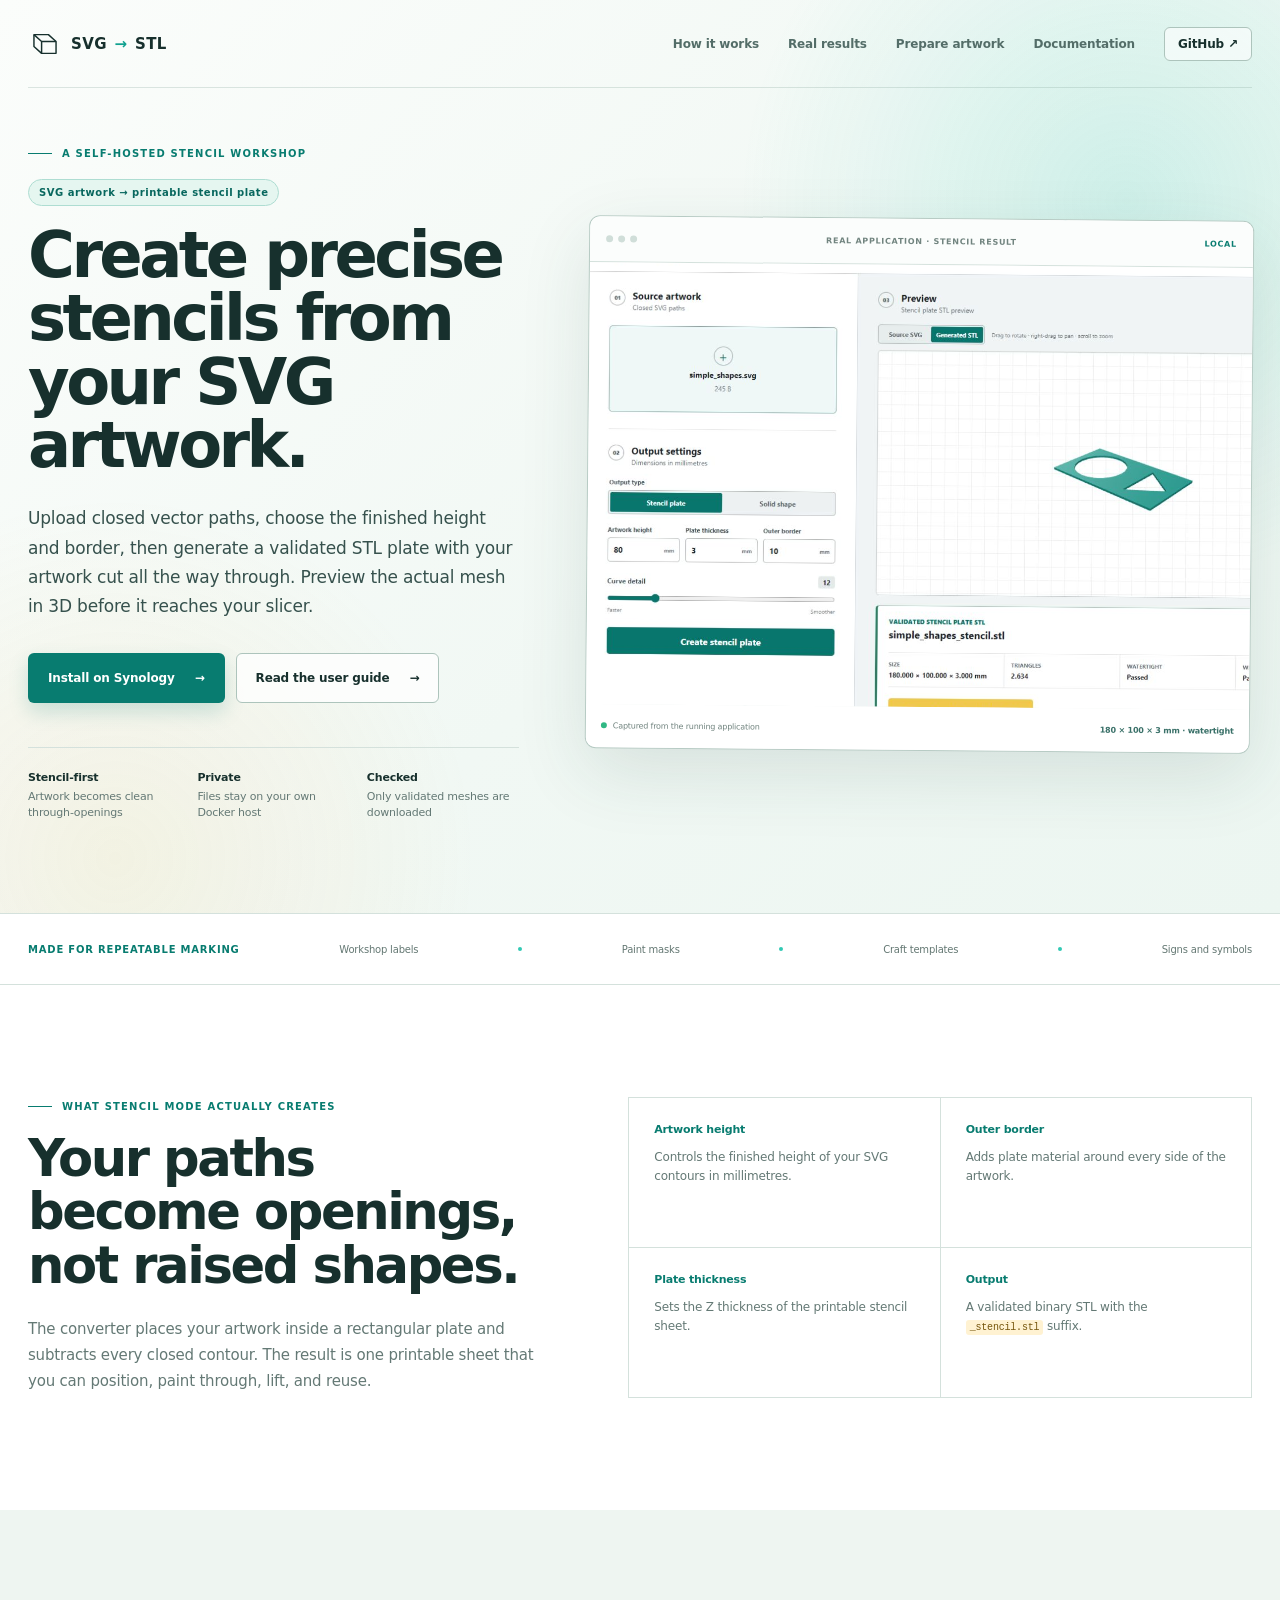
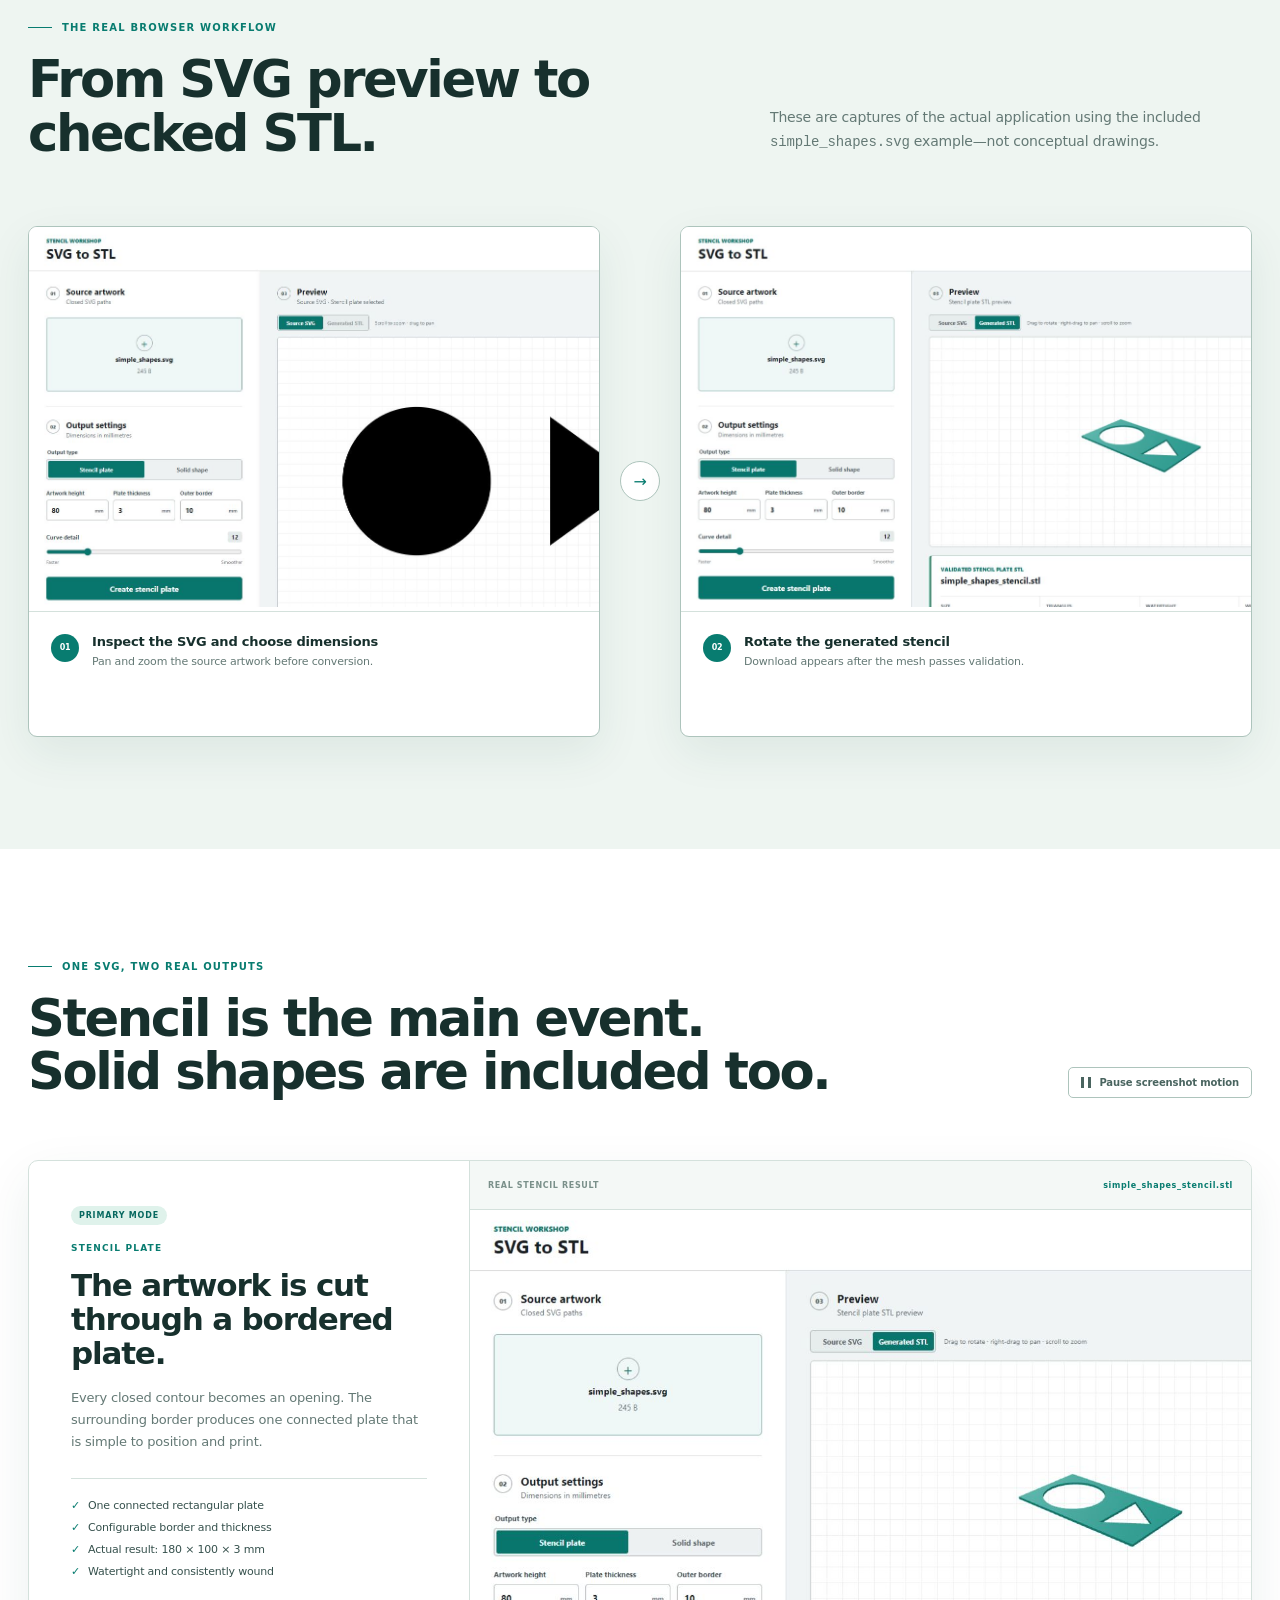
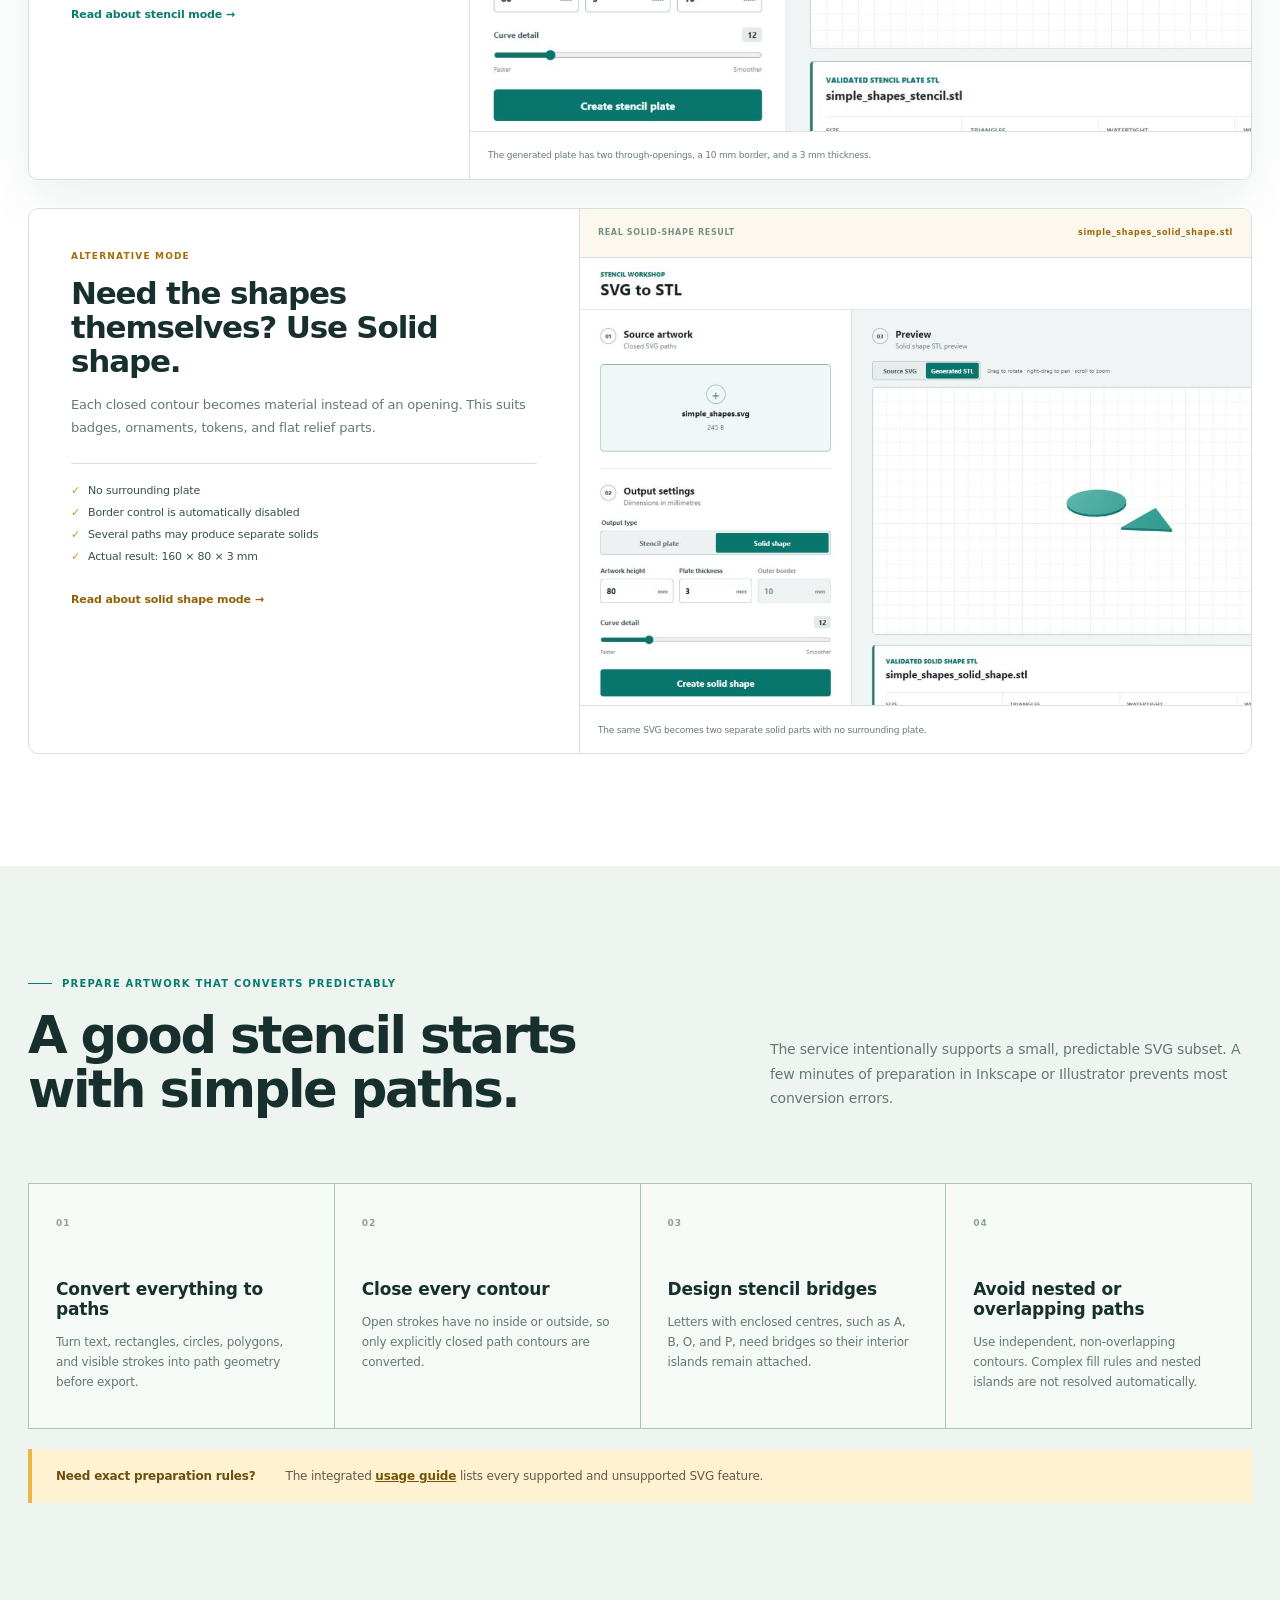
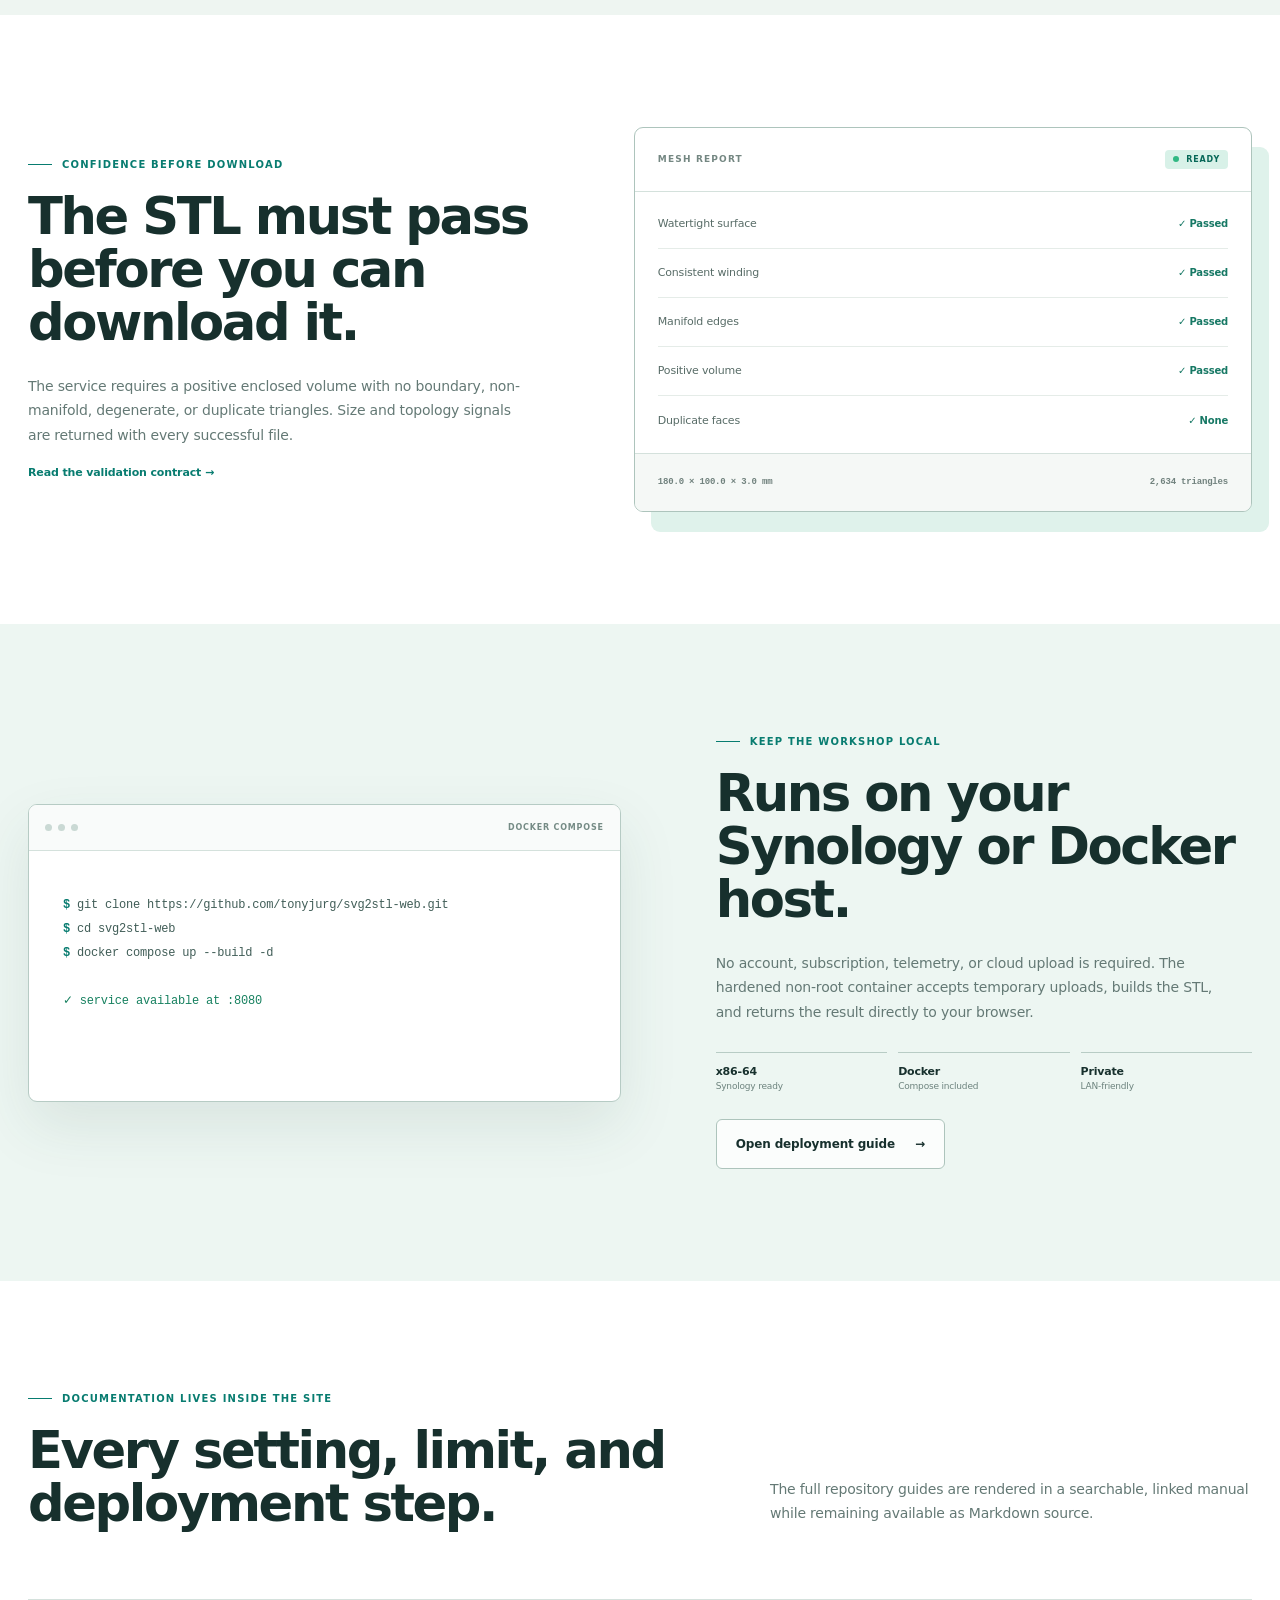
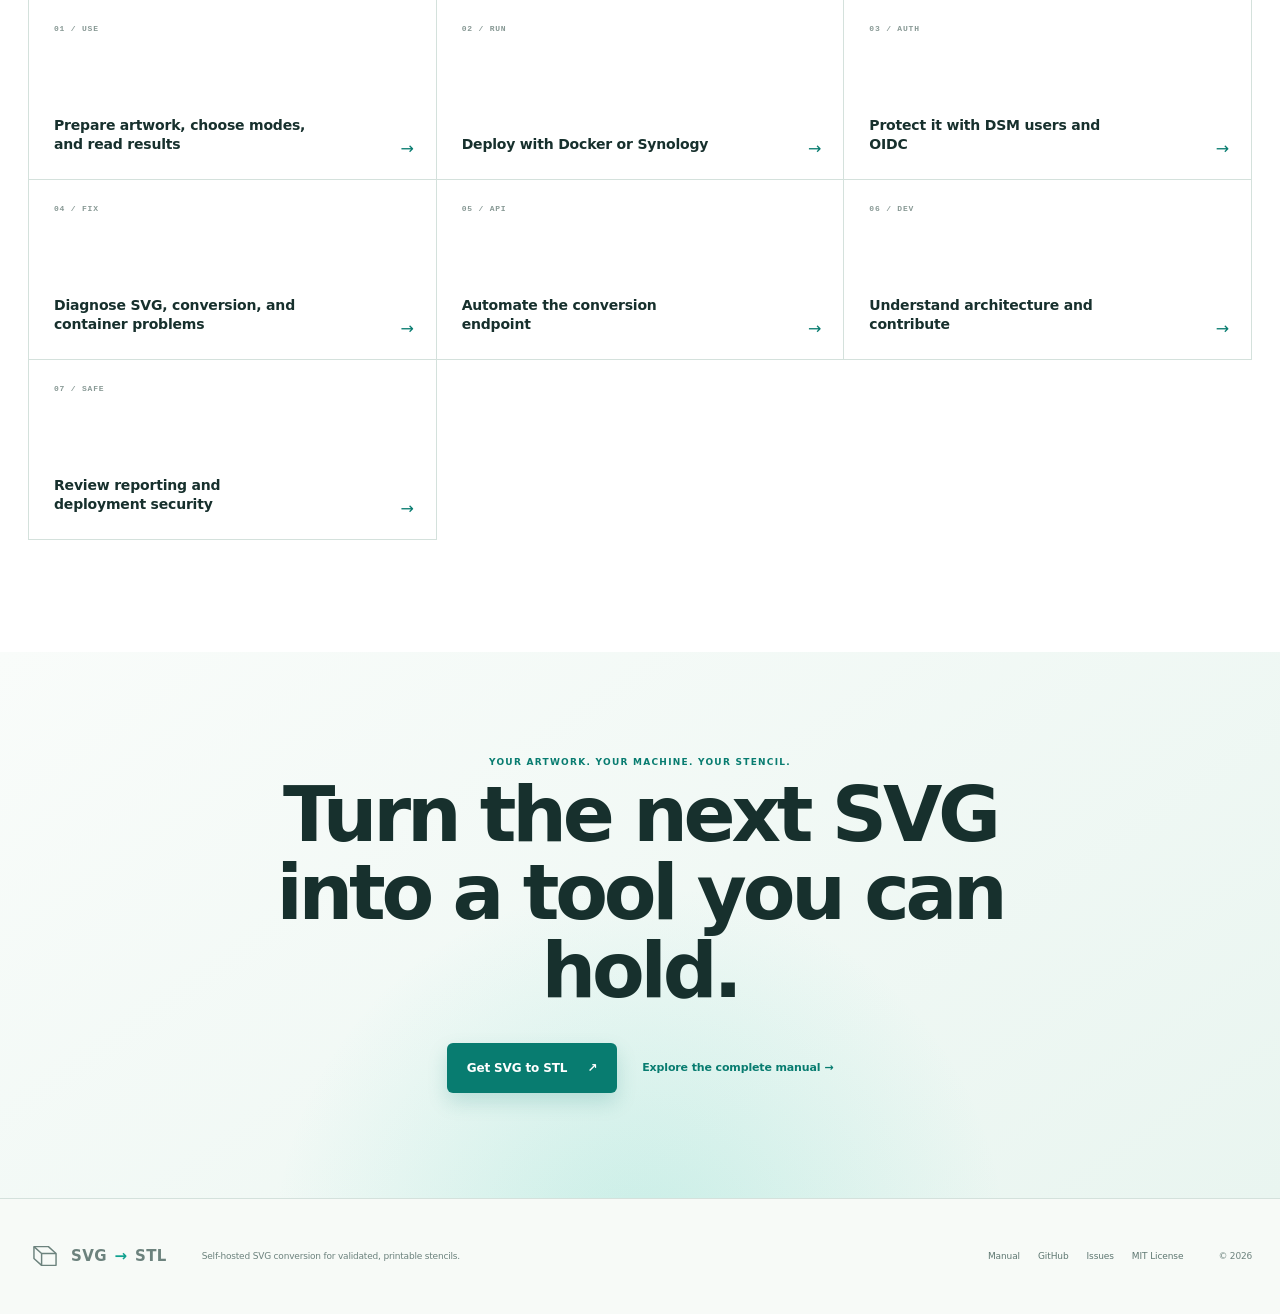
==== docs/index.html @ 520feb3e "Move Pages site into integrated docs" ====
<!doctype html>
<html lang="en">
  <head>
    <meta charset="utf-8">
    <meta name="viewport" content="width=device-width, initial-scale=1">
    <meta name="description" content="Turn closed SVG paths into validated, 3D-printable stencil plates or solid shapes on your own machine.">
    <meta name="theme-color" content="#f7faf7">
    <title>SVG to STL | Create printable stencils from SVG artwork</title>
    <link rel="icon" href="favicon.svg" type="image/svg+xml">
    <link rel="stylesheet" href="styles.css">
    <script src="site.js" defer></script>
  </head>
  <body>
    <a class="skip-link" href="#main-content">Skip to content</a>

    <header class="site-header">
      <a class="brand" href="#top" aria-label="SVG to STL home">
        <svg class="brand-mark" viewBox="0 0 40 40" aria-hidden="true"><path d="M7 9h17l9 8v14H16l-9-8Z"/><path d="m7 9 9 8h17M16 17v14"/></svg>
        <span>SVG <span class="brand-arrow">&rarr;</span> STL</span>
      </a>
      <button class="nav-toggle" id="nav-toggle" type="button" aria-expanded="false" aria-controls="site-nav"><span></span><span></span><span></span><span class="sr-only">Open navigation</span></button>
      <nav class="site-nav" id="site-nav" aria-label="Main navigation">
        <a href="#workflow">How it works</a>
        <a href="#outputs">Real results</a>
        <a href="#prepare">Prepare artwork</a>
        <a href="manual.html">Documentation</a>
        <a class="nav-github" href="https://github.com/tonyjurg/svg2stl-web">GitHub <span>&nearr;</span></a>
      </nav>
    </header>

    <main id="main-content">
      <section class="hero" id="top">
        <div class="hero-copy">
          <p class="eyebrow"><span></span> A self-hosted stencil workshop</p>
          <p class="hero-badge">SVG artwork &rarr; printable stencil plate</p>
          <h1>Create precise stencils from your SVG artwork.</h1>
          <p class="hero-lead">Upload closed vector paths, choose the finished height and border, then generate a validated STL plate with your artwork cut all the way through. Preview the actual mesh in 3D before it reaches your slicer.</p>
          <div class="hero-actions">
            <a class="button button-primary" href="manual.html?guide=deployment#synology-container-manager">Install on Synology <span>&rarr;</span></a>
            <a class="button button-secondary" href="manual.html?guide=usage">Read the user guide <span>&rarr;</span></a>
          </div>
          <ul class="hero-facts" aria-label="Main benefits"><li><strong>Stencil-first</strong><span>Artwork becomes clean through-openings</span></li><li><strong>Private</strong><span>Files stay on your own Docker host</span></li><li><strong>Checked</strong><span>Only validated meshes are downloaded</span></li></ul>
        </div>

        <figure class="hero-screenshot screenshot-frame">
          <div class="screenshot-bar"><span><i></i><i></i><i></i></span><strong>REAL APPLICATION &middot; STENCIL RESULT</strong><em>LOCAL</em></div>
          <div class="hero-shot-crop"><img src="assets/app-stencil-result.png" alt="The real SVG to STL interface displaying a validated stencil plate with circular and triangular openings"></div>
          <figcaption><span><i></i> Captured from the running application</span><strong>180 &times; 100 &times; 3 mm &middot; watertight</strong></figcaption>
        </figure>
      </section>

      <section class="purpose-strip" aria-label="Common stencil uses"><strong>Made for repeatable marking</strong><span>Workshop labels</span><i></i><span>Paint masks</span><i></i><span>Craft templates</span><i></i><span>Signs and symbols</span></section>

      <section class="section stencil-purpose">
        <div class="purpose-copy">
          <p class="eyebrow"><span></span> What stencil mode actually creates</p>
          <h2>Your paths become openings, not raised shapes.</h2>
          <p>The converter places your artwork inside a rectangular plate and subtracts every closed contour. The result is one printable sheet that you can position, paint through, lift, and reuse.</p>
        </div>
        <dl class="definition-grid"><div><dt>Artwork height</dt><dd>Controls the finished height of your SVG contours in millimetres.</dd></div><div><dt>Outer border</dt><dd>Adds plate material around every side of the artwork.</dd></div><div><dt>Plate thickness</dt><dd>Sets the Z thickness of the printable stencil sheet.</dd></div><div><dt>Output</dt><dd>A validated binary STL with the <code>_stencil.stl</code> suffix.</dd></div></dl>
      </section>

      <section class="section workflow" id="workflow">
        <div class="section-heading"><div><p class="eyebrow"><span></span> The real browser workflow</p><h2>From SVG preview to checked STL.</h2></div><p>These are captures of the actual application using the included <code>simple_shapes.svg</code> example&mdash;not conceptual drawings.</p></div>
        <div class="real-workflow">
          <figure class="workflow-shot"><img src="assets/app-source.png" alt="Actual source SVG preview with stencil settings"><figcaption><span>01</span><strong>Inspect the SVG and choose dimensions</strong><p>Pan and zoom the source artwork before conversion.</p></figcaption></figure>
          <span class="workflow-arrow" aria-hidden="true">&rarr;</span>
          <figure class="workflow-shot"><img src="assets/app-stencil-result.png" alt="Actual generated STL preview and validation report"><figcaption><span>02</span><strong>Rotate the generated stencil</strong><p>Download appears after the mesh passes validation.</p></figcaption></figure>
        </div>
      </section>

      <section class="section use-cases" id="outputs">
        <div class="outputs-heading">
          <div><p class="eyebrow"><span></span> One SVG, two real outputs</p><h2>Stencil is the main event.<br>Solid shapes are included too.</h2></div>
          <button class="motion-toggle" id="motion-toggle" type="button" aria-pressed="false"><span class="pause-icon" aria-hidden="true"></span><span class="motion-label">Pause screenshot motion</span></button>
        </div>

        <article class="use-case stencil-use-case">
          <div class="use-case-copy"><span class="mode-pill">PRIMARY MODE</span><p class="output-type">STENCIL PLATE</p><h3>The artwork is cut through a bordered plate.</h3><p>Every closed contour becomes an opening. The surrounding border produces one connected plate that is simple to position and print.</p><ul><li>One connected rectangular plate</li><li>Configurable border and thickness</li><li>Actual result: 180 &times; 100 &times; 3 mm</li><li>Watertight and consistently wound</li></ul><a class="text-link" href="manual.html?guide=usage#stencil">Read about stencil mode &rarr;</a></div>
          <figure class="result-screenshot"><div class="result-label"><span>REAL STENCIL RESULT</span><strong>simple_shapes_stencil.stl</strong></div><div class="result-image-window"><img class="stencil-animation" src="assets/app-stencil-result.png" alt="Actual application screenshot showing the validated stencil plate STL"></div><figcaption>The generated plate has two through-openings, a 10 mm border, and a 3 mm thickness.</figcaption></figure>
        </article>

        <article class="use-case form-use-case">
          <div class="use-case-copy"><p class="output-type">ALTERNATIVE MODE</p><h3>Need the shapes themselves? Use Solid shape.</h3><p>Each closed contour becomes material instead of an opening. This suits badges, ornaments, tokens, and flat relief parts.</p><ul><li>No surrounding plate</li><li>Border control is automatically disabled</li><li>Several paths may produce separate solids</li><li>Actual result: 160 &times; 80 &times; 3 mm</li></ul><a class="text-link" href="manual.html?guide=usage#solid-shape">Read about solid shape mode &rarr;</a></div>
          <figure class="result-screenshot solid-result"><div class="result-label"><span>REAL SOLID-SHAPE RESULT</span><strong>simple_shapes_solid_shape.stl</strong></div><div class="result-image-window"><img class="form-animation" src="assets/app-solid-result.png" alt="Actual application screenshot showing the validated solid circle and triangle STL"></div><figcaption>The same SVG becomes two separate solid parts with no surrounding plate.</figcaption></figure>
        </article>
      </section>

      <section class="section preparation" id="prepare">
        <div class="section-heading"><div><p class="eyebrow"><span></span> Prepare artwork that converts predictably</p><h2>A good stencil starts with simple paths.</h2></div><p>The service intentionally supports a small, predictable SVG subset. A few minutes of preparation in Inkscape or Illustrator prevents most conversion errors.</p></div>
        <div class="preparation-grid"><article><span class="info-number">01</span><h3>Convert everything to paths</h3><p>Turn text, rectangles, circles, polygons, and visible strokes into path geometry before export.</p></article><article><span class="info-number">02</span><h3>Close every contour</h3><p>Open strokes have no inside or outside, so only explicitly closed path contours are converted.</p></article><article><span class="info-number">03</span><h3>Design stencil bridges</h3><p>Letters with enclosed centres, such as A, B, O, and P, need bridges so their interior islands remain attached.</p></article><article><span class="info-number">04</span><h3>Avoid nested or overlapping paths</h3><p>Use independent, non-overlapping contours. Complex fill rules and nested islands are not resolved automatically.</p></article></div>
        <div class="preparation-note"><strong>Need exact preparation rules?</strong><span>The integrated <a href="manual.html?guide=usage#preparing-an-svg">usage guide</a> lists every supported and unsupported SVG feature.</span></div>
      </section>

      <section class="section confidence" id="confidence">
        <div class="confidence-copy"><p class="eyebrow"><span></span> Confidence before download</p><h2>The STL must pass before you can download it.</h2><p>The service requires a positive enclosed volume with no boundary, non-manifold, degenerate, or duplicate triangles. Size and topology signals are returned with every successful file.</p><a class="text-link" href="manual.html?guide=usage#validation-results">Read the validation contract &rarr;</a></div>
        <div class="validation-board"><div class="validation-head"><span>MESH REPORT</span><strong><i></i> READY</strong></div><ul><li><span>Watertight surface</span><strong>&check; Passed</strong></li><li><span>Consistent winding</span><strong>&check; Passed</strong></li><li><span>Manifold edges</span><strong>&check; Passed</strong></li><li><span>Positive volume</span><strong>&check; Passed</strong></li><li><span>Duplicate faces</span><strong>&check; None</strong></li></ul><div class="metric-line"><span>180.0 &times; 100.0 &times; 3.0 mm</span><span>2,634 triangles</span></div></div>
      </section>

      <section class="section self-hosted">
        <div class="terminal-card" aria-label="Docker Compose quick start command"><div class="terminal-head"><span></span><span></span><span></span><strong>DOCKER COMPOSE</strong></div><pre><code><span>$</span> git clone https://github.com/tonyjurg/svg2stl-web.git
<span>$</span> cd svg2stl-web
<span>$</span> docker compose up --build -d

<em>&check; service available at :8080</em></code></pre></div>
        <div class="self-hosted-copy"><p class="eyebrow"><span></span> Keep the workshop local</p><h2>Runs on your Synology or Docker host.</h2><p>No account, subscription, telemetry, or cloud upload is required. The hardened non-root container accepts temporary uploads, builds the STL, and returns the result directly to your browser.</p><div class="host-facts"><span><strong>x86-64</strong>Synology ready</span><span><strong>Docker</strong>Compose included</span><span><strong>Private</strong>LAN-friendly</span></div><a class="button button-secondary" href="manual.html?guide=deployment">Open deployment guide <span>&rarr;</span></a></div>
      </section>

      <section class="section documentation" id="documentation">
        <div class="section-heading docs-heading"><div><p class="eyebrow"><span></span> Documentation lives inside the site</p><h2>Every setting, limit, and deployment step.</h2></div><p>The full repository guides are rendered in a searchable, linked manual while remaining available as Markdown source.</p></div>
        <div class="docs-grid">
          <a href="manual.html?guide=usage"><span class="doc-code">01 / USE</span><strong>Prepare artwork, choose modes, and read results</strong><i>&rarr;</i></a>
          <a href="manual.html?guide=deployment"><span class="doc-code">02 / RUN</span><strong>Deploy with Docker or Synology</strong><i>&rarr;</i></a>
          <a href="manual.html?guide=authentication"><span class="doc-code">03 / AUTH</span><strong>Protect it with DSM users and OIDC</strong><i>&rarr;</i></a>
          <a href="manual.html?guide=troubleshooting"><span class="doc-code">04 / FIX</span><strong>Diagnose SVG, conversion, and container problems</strong><i>&rarr;</i></a>
          <a href="manual.html?guide=api"><span class="doc-code">05 / API</span><strong>Automate the conversion endpoint</strong><i>&rarr;</i></a>
          <a href="manual.html?guide=development"><span class="doc-code">06 / DEV</span><strong>Understand architecture and contribute</strong><i>&rarr;</i></a>
          <a href="manual.html?guide=security"><span class="doc-code">07 / SAFE</span><strong>Review reporting and deployment security</strong><i>&rarr;</i></a>
        </div>
      </section>

      <section class="closing"><p>YOUR ARTWORK. YOUR MACHINE. YOUR STENCIL.</p><h2>Turn the next SVG into a tool you can hold.</h2><div><a class="button button-primary" href="https://github.com/tonyjurg/svg2stl-web">Get SVG to STL <span>&nearr;</span></a><a class="text-link" href="manual.html">Explore the complete manual &rarr;</a></div></section>
    </main>

    <footer><a class="brand footer-brand" href="#top"><svg class="brand-mark" viewBox="0 0 40 40" aria-hidden="true"><path d="M7 9h17l9 8v14H16l-9-8Z"/><path d="m7 9 9 8h17M16 17v14"/></svg><span>SVG <span class="brand-arrow">&rarr;</span> STL</span></a><p>Self-hosted SVG conversion for validated, printable stencils.</p><nav aria-label="Footer navigation"><a href="manual.html">Manual</a><a href="https://github.com/tonyjurg/svg2stl-web">GitHub</a><a href="https://github.com/tonyjurg/svg2stl-web/issues">Issues</a><a href="https://github.com/tonyjurg/svg2stl-web/blob/main/LICENSE">MIT License</a></nav><span>&copy; <span id="year">2026</span></span></footer>
  </body>
</html>
---- docs/styles.css ----
:root {
  color: #17302d;
  background: #f7faf7;
  font-family: Inter, ui-sans-serif, system-ui, -apple-system, BlinkMacSystemFont, "Segoe UI", sans-serif;
  font-synthesis: none;
  --ink: #17302d;
  --ink-soft: #36514d;
  --muted: #647975;
  --paper: #f7faf7;
  --surface: #ffffff;
  --surface-soft: #eef5f1;
  --mint: #dff2eb;
  --mint-strong: #bfe9dc;
  --line: #d4e1dc;
  --line-strong: #adc4bc;
  --teal: #087c70;
  --teal-mid: #10a18f;
  --teal-bright: #31c9b4;
  --amber: #eeb54a;
  --amber-soft: #fff2d2;
  --max-width: 1260px;
  --shadow: 0 24px 70px rgba(31, 72, 64, 0.12);
}

* { box-sizing: border-box; }

html {
  scroll-behavior: smooth;
  scroll-padding-top: 88px;
}

body {
  min-width: 320px;
  min-height: 100vh;
  margin: 0;
  overflow-x: hidden;
  color: var(--ink);
  background: var(--paper);
}

body, button, a { letter-spacing: -0.012em; }
button, a { font: inherit; }
a { color: inherit; }
svg { display: block; }
h1, h2, h3, p { margin-top: 0; }

.skip-link {
  position: fixed;
  z-index: 100;
  top: 12px;
  left: 12px;
  padding: 10px 14px;
  color: #fff;
  background: var(--teal);
  border-radius: 6px;
  transform: translateY(-150%);
}

.skip-link:focus { transform: translateY(0); }
.sr-only { position: absolute; width: 1px; height: 1px; overflow: hidden; clip: rect(0 0 0 0); }

:focus-visible {
  outline: 3px solid var(--teal-bright);
  outline-offset: 3px;
}

.site-header {
  position: absolute;
  z-index: 20;
  top: 0;
  left: 50%;
  width: min(100% - 56px, var(--max-width));
  height: 88px;
  display: flex;
  align-items: center;
  justify-content: space-between;
  border-bottom: 1px solid rgba(133, 166, 156, 0.28);
  color: var(--ink);
  transform: translateX(-50%);
}

.brand {
  display: inline-flex;
  align-items: center;
  gap: 9px;
  color: inherit;
  font-size: 15px;
  font-weight: 850;
  letter-spacing: 0.025em;
  text-decoration: none;
}

.brand-arrow { padding: 0 2px; color: var(--teal-mid); }
.brand-mark { width: 34px; height: 34px; fill: none; stroke: currentColor; stroke-linejoin: round; stroke-width: 1.7; }

.site-nav { display: flex; align-items: center; gap: 29px; font-size: 12px; font-weight: 680; }
.site-nav a { color: #536d68; text-decoration: none; transition: color 160ms ease; }
.site-nav a:hover { color: var(--teal); }
.site-nav .nav-github { padding: 9px 13px; border: 1px solid var(--line-strong); border-radius: 6px; color: var(--ink); background: rgba(255, 255, 255, 0.62); }
.site-nav .nav-github:hover { border-color: var(--teal); }
.nav-toggle { width: 42px; height: 38px; display: none; border: 1px solid var(--line-strong); border-radius: 6px; background: #fff; }
.nav-toggle > span:not(.sr-only) { width: 18px; height: 1px; display: block; margin: 4px auto; background: var(--ink); }

.hero {
  min-height: 900px;
  padding: 148px max(28px, calc((100vw - var(--max-width)) / 2)) 92px;
  display: grid;
  grid-template-columns: minmax(440px, 0.85fr) minmax(610px, 1.15fr);
  align-items: center;
  gap: 68px;
  background:
    radial-gradient(circle at 88% 22%, rgba(49, 201, 180, 0.18), transparent 29%),
    radial-gradient(circle at 9% 94%, rgba(238, 181, 74, 0.11), transparent 25%),
    linear-gradient(135deg, #fbfdfb 0%, #f1f8f4 56%, #ecf6f1 100%);
}

.hero-copy { position: relative; z-index: 2; }
.eyebrow {
  margin: 0 0 20px;
  display: flex;
  align-items: center;
  gap: 10px;
  color: var(--teal);
  font-size: 10px;
  font-weight: 850;
  letter-spacing: 0.12em;
  text-transform: uppercase;
}
.eyebrow > span { width: 24px; height: 1px; background: currentColor; }
.hero-badge { width: fit-content; margin-bottom: 18px; padding: 7px 10px; border: 1px solid #aeddd2; border-radius: 999px; color: #08675e; background: #e5f6f0; font-size: 10px; font-weight: 800; letter-spacing: 0.05em; }

h1 {
  max-width: 650px;
  margin-bottom: 27px;
  font-size: clamp(52px, 5vw, 76px);
  line-height: 0.99;
  font-weight: 750;
  letter-spacing: -0.056em;
}

.hero-lead { max-width: 590px; margin-bottom: 32px; color: var(--ink-soft); font-size: 17px; line-height: 1.72; }
.hero-actions { display: flex; flex-wrap: wrap; gap: 11px; }
.button {
  min-height: 50px;
  padding: 0 19px;
  display: inline-flex;
  align-items: center;
  justify-content: center;
  gap: 20px;
  border: 1px solid transparent;
  border-radius: 6px;
  font-size: 12px;
  font-weight: 800;
  text-decoration: none;
  transition: transform 160ms ease, box-shadow 160ms ease, border-color 160ms ease, background 160ms ease;
}
.button:hover { transform: translateY(-2px); }
.button-primary { color: #fff; background: var(--teal); box-shadow: 0 9px 20px rgba(8, 124, 112, 0.18); }
.button-primary:hover { background: #066c62; box-shadow: 0 13px 28px rgba(8, 124, 112, 0.24); }
.button-secondary { border-color: var(--line-strong); color: var(--ink); background: rgba(255, 255, 255, 0.78); }
.button-secondary:hover { border-color: var(--teal); background: #fff; }

.hero-facts { margin: 44px 0 0; padding: 23px 0 0; display: grid; grid-template-columns: repeat(3, 1fr); gap: 17px; border-top: 1px solid var(--line); list-style: none; }
.hero-facts li { font-size: 11px; }
.hero-facts strong { display: block; margin-bottom: 5px; color: var(--ink); font-size: 11px; }
.hero-facts span { display: block; color: var(--muted); line-height: 1.45; }

.hero-visual { position: relative; z-index: 1; }
.hero-visual::before { position: absolute; z-index: -1; inset: -34px 35px 20px -20px; border: 1px solid rgba(17, 143, 128, 0.12); border-radius: 50%; content: ""; transform: rotate(-8deg); }
.app-window { border: 1px solid #b7cbc4; border-radius: 11px; background: #fff; box-shadow: var(--shadow); overflow: hidden; }
.app-window-bar { height: 48px; padding: 0 17px; display: grid; grid-template-columns: 1fr auto 1fr; align-items: center; border-bottom: 1px solid var(--line); color: #6e837e; background: #fbfdfc; font-size: 8px; letter-spacing: 0.11em; }
.window-dots { display: flex; gap: 5px; }
.window-dots i { width: 7px; height: 7px; display: block; border-radius: 50%; background: #d0ded9; }
.ready-dot { justify-self: end; color: #367169; font-weight: 800; }
.ready-dot i { width: 6px; height: 6px; display: inline-block; margin-right: 6px; border-radius: 50%; background: #31bd8a; box-shadow: 0 0 0 4px rgba(49, 189, 138, 0.12); }
.app-layout { min-height: 520px; display: grid; grid-template-columns: 190px minmax(0, 1fr); }
.settings-panel { padding: 20px 15px; border-right: 1px solid var(--line); background: #f8faf8; }
.panel-label { display: block; margin-bottom: 10px; color: #718580; font-size: 7px; font-weight: 850; letter-spacing: 0.12em; }
.upload-preview { padding: 9px; border: 1px solid #cbdad5; border-radius: 6px; background: #fff; }
.upload-preview svg { width: 100%; height: 90px; fill: rgba(16, 161, 143, 0.06); stroke: var(--teal-mid); stroke-width: 2; }
.upload-preview span { display: block; color: #4b625e; font-size: 8px; text-align: center; }
.mode-row, .field-row { min-height: 44px; padding: 0 7px; display: flex; align-items: center; justify-content: space-between; gap: 8px; border-bottom: 1px solid #e0e9e5; color: #72847f; font-size: 8px; }
.mode-row { margin-top: 10px; }
.mode-row strong { padding: 4px 6px; border-radius: 4px; color: #076d63; background: #dff2ec; }
.field-row strong { color: #2f4844; }
.fake-button { margin-top: 15px; padding: 10px 6px; border-radius: 5px; color: #fff; background: var(--teal); font-size: 8px; font-weight: 800; text-align: center; }
.preview-panel { min-width: 0; background: linear-gradient(145deg, #fafdf9, #edf4f0); }
.preview-toolbar { height: 42px; padding: 0 15px; display: flex; align-items: center; justify-content: space-between; gap: 12px; border-bottom: 1px solid var(--line); color: #83948f; font-size: 7px; }
.preview-toolbar span:first-child { color: #32756d; font-weight: 850; letter-spacing: 0.08em; }
.preview-toolbar i { width: 6px; height: 6px; display: inline-block; margin-right: 5px; border-radius: 50%; background: #34b786; }
.hero-stencil { width: 100%; height: 430px; overflow: visible; }
.hero-grid { fill: none; stroke: #dae6e1; stroke-width: 1; }
.object-shadow { animation: shadow-breathe 7s ease-in-out infinite; }
.hero-plate { transform-origin: 355px 230px; animation: hero-plate-float 7s ease-in-out infinite; }
.hero-back-edge, .hero-left-edge { fill: #066057; }
.hero-front-edge { fill: #075b53; }
.cut-wall { fill: #075b53; }
.plate-highlight { fill: none; stroke: rgba(227, 255, 248, 0.68); stroke-width: 1.3; }
.dimension { fill: none; stroke: #6e8983; stroke-width: 1; }
.dimension text { fill: #5e7772; stroke: none; font-size: 9px; font-weight: 700; }
.mesh-checks rect { fill: #fff; stroke: #b8d4cc; }
.mesh-checks circle { fill: #2db988; }
.mesh-checks text { fill: #35726a; font-size: 8px; font-weight: 850; letter-spacing: 0.07em; }
.preview-footer { height: 41px; padding: 0 16px; display: flex; align-items: center; justify-content: space-between; border-top: 1px solid var(--line); color: #71857f; background: #fff; font-size: 8px; }
.preview-footer strong { color: #087267; }

.purpose-strip { min-height: 72px; padding: 0 max(28px, calc((100vw - var(--max-width)) / 2)); display: flex; align-items: center; justify-content: space-between; gap: 20px; border-top: 1px solid var(--line); border-bottom: 1px solid var(--line); color: #647873; background: #fff; font-size: 10px; }
.purpose-strip strong { color: var(--teal); font-size: 10px; text-transform: uppercase; letter-spacing: 0.08em; }
.purpose-strip i { width: 4px; height: 4px; flex: 0 0 4px; border-radius: 50%; background: var(--teal-bright); }

.section { padding: 112px max(28px, calc((100vw - var(--max-width)) / 2)); }
.section h2 { margin-bottom: 24px; font-size: clamp(40px, 4vw, 59px); line-height: 1.04; letter-spacing: -0.047em; }
.stencil-purpose { display: grid; grid-template-columns: 0.9fr 1.1fr; align-items: center; gap: 90px; background: #fff; }
.purpose-copy > p:not(.eyebrow) { max-width: 530px; margin: 0; color: var(--muted); font-size: 15px; line-height: 1.75; }
.definition-grid { margin: 0; display: grid; grid-template-columns: repeat(2, 1fr); border-top: 1px solid var(--line); border-left: 1px solid var(--line); }
.definition-grid div { min-height: 150px; padding: 25px; border-right: 1px solid var(--line); border-bottom: 1px solid var(--line); }
.definition-grid dt { margin-bottom: 12px; color: var(--teal); font-size: 11px; font-weight: 850; }
.definition-grid dd { margin: 0; color: var(--muted); font-size: 12px; line-height: 1.6; }
.definition-grid code { padding: 2px 4px; border-radius: 3px; color: #75550c; background: var(--amber-soft); font-size: 10px; }

.workflow { background: var(--surface-soft); }
.section-heading { display: grid; grid-template-columns: 1.15fr 0.85fr; align-items: end; gap: 90px; }
.section-heading h2 { margin-bottom: 0; }
.section-heading > p { max-width: 500px; margin-bottom: 5px; color: var(--muted); font-size: 14px; line-height: 1.75; }
.workflow-steps { margin: 68px 0 0; padding: 0; display: grid; grid-template-columns: repeat(4, 1fr); border: 1px solid var(--line); border-radius: 9px; background: #fff; list-style: none; overflow: hidden; }
.workflow-steps li { min-height: 330px; padding: 27px; }
.workflow-steps li + li { border-left: 1px solid var(--line); }
.step-index { color: #8ca09a; font-size: 9px; font-weight: 850; letter-spacing: 0.12em; }
.step-visual { position: relative; width: 62px; height: 62px; margin: 35px 0 24px; display: grid; place-items: center; border: 1px solid var(--line-strong); border-radius: 14px; color: var(--teal); background: #f7fbf9; }
.step-visual i { font-style: normal; }
.file-step i { padding: 10px 7px; border: 1px solid currentColor; border-radius: 3px; font-size: 8px; font-weight: 850; }
.settings-step { gap: 7px; align-content: center; }
.settings-step i { width: 31px; height: 2px; background: currentColor; }
.settings-step i::after { width: 6px; height: 6px; display: block; border-radius: 50%; background: currentColor; content: ""; transform: translate(8px, -2px); }
.settings-step i:nth-child(2)::after { transform: translate(21px, -2px); }
.preview-step i { width: 34px; height: 23px; border: 1px solid currentColor; transform: skewY(-10deg); }
.preview-step i::before { width: 21px; height: 12px; display: block; margin: 5px; border: 1px solid currentColor; content: ""; }
.check-step { color: #fff; background: var(--teal); font-size: 24px; }
.workflow-steps h3 { margin-bottom: 11px; font-size: 17px; }
.workflow-steps p { margin-bottom: 0; color: var(--muted); font-size: 12px; line-height: 1.65; }

.use-cases { background: #fff; }
.outputs-heading { display: flex; align-items: flex-end; justify-content: space-between; gap: 42px; }
.outputs-heading h2 { margin-bottom: 0; }
.motion-toggle { padding: 9px 12px; display: flex; align-items: center; gap: 8px; border: 1px solid var(--line-strong); border-radius: 5px; color: #49645f; background: #fff; font-size: 10px; font-weight: 750; cursor: pointer; }
.pause-icon { width: 10px; height: 11px; display: inline-block; border-left: 3px solid currentColor; border-right: 3px solid currentColor; }
.motion-paused .pause-icon { border: 0; border-top: 6px solid transparent; border-bottom: 6px solid transparent; border-left: 9px solid currentColor; }
.use-case { margin-top: 62px; display: grid; grid-template-columns: 0.72fr 1.28fr; border: 1px solid var(--line); border-radius: 10px; background: #fff; box-shadow: 0 18px 52px rgba(30, 71, 63, 0.08); overflow: hidden; }
.use-case-copy { padding: 42px; }
.mode-pill { display: inline-block; margin-bottom: 18px; padding: 5px 8px; border-radius: 999px; color: #06685f; background: var(--mint); font-size: 8px; font-weight: 850; letter-spacing: 0.1em; }
.output-type { margin-bottom: 15px; color: var(--teal); font-size: 9px; font-weight: 900; letter-spacing: 0.13em; }
.use-case h3 { max-width: 450px; margin-bottom: 16px; font-size: 31px; line-height: 1.1; letter-spacing: -0.038em; }
.use-case-copy > p:not(.output-type) { color: var(--muted); font-size: 13px; line-height: 1.72; }
.use-case ul { margin: 24px 0 25px; padding: 20px 0 0; display: grid; gap: 9px; border-top: 1px solid var(--line); list-style: none; }
.use-case li { color: var(--ink-soft); font-size: 11px; }
.use-case li::before { margin-right: 8px; color: var(--teal); content: "\2713"; }
.text-link { color: var(--teal); font-size: 11px; font-weight: 820; text-decoration: none; }
.output-animation { position: relative; min-width: 0; border-left: 1px solid var(--line); background: linear-gradient(150deg, #f8fbf9, #edf5f1); }
.animation-head { height: 49px; padding: 0 18px; display: flex; align-items: center; justify-content: space-between; border-bottom: 1px solid var(--line); color: #82958f; font-size: 8px; font-weight: 850; letter-spacing: 0.1em; }
.animation-head strong { color: var(--teal); }
.output-animation > svg { width: 100%; height: auto; }
.sequence-legend { height: 39px; padding: 0 18px; display: flex; align-items: center; justify-content: flex-end; gap: 18px; border-top: 1px solid var(--line); color: #7b8d88; font-size: 8px; }
.sequence-legend i { width: 6px; height: 6px; display: inline-block; margin-right: 4px; border-radius: 50%; background: var(--teal); }
.sequence-legend span:nth-child(2) i { background: var(--amber); }
.sequence-legend span:nth-child(3) i { background: #31b884; }

.sequence-guides { fill: none; stroke: #9bbab2; stroke-width: 1.4; stroke-dasharray: 5 5; }
.source-stage rect, .border-stage > rect { fill: rgba(255, 255, 255, 0.72); stroke: #c5d7d1; }
.source-stage circle, .source-stage path { fill: rgba(8, 124, 112, 0.04); stroke: var(--teal); stroke-width: 2; stroke-dasharray: 280; animation: trace-path 9s ease-in-out infinite; }
.stage-number { fill: #91a29e; font-size: 9px; font-weight: 850; }
.stage-name { fill: #4d6964; font-size: 8px; font-weight: 850; letter-spacing: 0.06em; }
.stage-note { fill: #7c908b; font-size: 8px; }
.flat-plate { fill: #dff1eb; stroke: #80bbae; }
.flat-hole { fill: #fff; stroke: #0b8b7c; stroke-width: 1.5; }
.cut-ray { fill: none; stroke: #dc9b19; stroke-width: 1.5; stroke-dasharray: 4 4; animation: cutter-drop 9s ease-in-out infinite; }
.cut-spark { fill: #f2bd4d; opacity: 0; animation: spark 9s ease-out infinite; }
.spark-two { animation-delay: .18s; }
.result-shadow { animation: shadow-breathe 9s ease-in-out infinite; }
.stencil-result { transform-origin: 600px 240px; animation: stencil-lift 9s ease-in-out infinite; }
.plate-back, .plate-left { fill: #066056; }
.plate-front { fill: #075d54; }
.hole-walls { fill: #075a52; }
.surface-shine { fill: none; stroke: rgba(231, 255, 249, 0.7); stroke-width: 1.2; }
.thickness-mark { fill: none; stroke: #64827b; stroke-width: 1; }
.thickness-mark text { fill: #59756f; stroke: none; font-size: 8px; font-weight: 750; }

.form-use-case { margin-top: 28px; grid-template-columns: 0.9fr 1.1fr; box-shadow: none; }
.form-use-case .output-type { color: #a56b06; }
.form-use-case .text-link { color: #916107; }
.form-use-case li::before { color: #d59619; }
.form-animation-wrap { background: linear-gradient(145deg, #fffdf7, #faf3e1); }
.form-animation-wrap .animation-head strong { color: #9d6808; }
.form-grid { fill: none; stroke: #e7ddc7; stroke-width: 1; }
.form-source { fill: rgba(221, 159, 29, 0.03); stroke: #c68810; stroke-width: 2; stroke-dasharray: 330; animation: trace-path 8s ease-in-out infinite; }
.form-source text, .extrusion-guides text { fill: #806f4b; stroke: none; font-size: 8px; font-weight: 850; letter-spacing: 0.1em; }
.extrusion-guides { fill: none; stroke: #b78a30; stroke-width: 1.2; stroke-dasharray: 5 5; }
.form-shadow { animation: shadow-breathe 8s ease-in-out infinite; }
.solid-group { transform-origin: 486px 230px; animation: form-rise 8s ease-in-out infinite; }
.solid-highlight { fill: none; stroke: rgba(255, 245, 198, 0.85); stroke-width: 1.5; }
.form-measure { fill: none; stroke: #947b49; stroke-width: 1; }
.form-measure text { fill: #806c42; stroke: none; font-size: 8px; font-weight: 750; }

.preparation { background: var(--surface-soft); }
.preparation-grid { margin-top: 67px; display: grid; grid-template-columns: repeat(4, 1fr); border-top: 1px solid var(--line-strong); border-left: 1px solid var(--line-strong); }
.preparation-grid article { min-height: 245px; padding: 27px; border-right: 1px solid var(--line-strong); border-bottom: 1px solid var(--line-strong); background: rgba(255, 255, 255, 0.42); }
.info-number { color: #8da09b; font-size: 9px; font-weight: 850; letter-spacing: 0.1em; }
.preparation-grid h3 { margin: 49px 0 13px; font-size: 17px; }
.preparation-grid p { margin: 0; color: var(--muted); font-size: 12px; line-height: 1.68; }
.preparation-note { margin-top: 20px; padding: 20px 24px; display: flex; align-items: center; gap: 30px; border-left: 4px solid var(--amber); color: #665b45; background: var(--amber-soft); font-size: 12px; }
.preparation-note strong { flex: 0 0 auto; color: #6a500e; }
.preparation-note a { color: #755405; font-weight: 800; }

.confidence { display: grid; grid-template-columns: 0.9fr 1.1fr; align-items: center; gap: 100px; background: #fff; }
.confidence-copy > p:not(.eyebrow) { max-width: 530px; color: var(--muted); font-size: 14px; line-height: 1.75; }
.validation-board { border: 1px solid var(--line-strong); border-radius: 9px; background: #fff; box-shadow: 17px 20px 0 var(--mint); overflow: hidden; }
.validation-head { min-height: 64px; padding: 0 23px; display: flex; align-items: center; justify-content: space-between; border-bottom: 1px solid var(--line); }
.validation-head span { color: #748782; font-size: 9px; font-weight: 850; letter-spacing: 0.13em; }
.validation-head strong { padding: 5px 8px; border-radius: 4px; color: #076858; background: #d8f1e8; font-size: 8px; letter-spacing: 0.1em; }
.validation-head i { width: 6px; height: 6px; display: inline-block; margin-right: 4px; border-radius: 50%; background: #30b883; }
.validation-board ul { margin: 0; padding: 8px 23px; list-style: none; }
.validation-board li { min-height: 49px; display: flex; align-items: center; justify-content: space-between; gap: 20px; border-bottom: 1px solid #e5ece8; color: #586c67; font-size: 11px; }
.validation-board li:last-child { border: 0; }
.validation-board li strong { color: #167864; font-size: 10px; }
.metric-line { min-height: 58px; padding: 0 23px; display: flex; align-items: center; justify-content: space-between; gap: 15px; border-top: 1px solid var(--line); color: #71827e; background: #f5f8f6; font: 700 9px/1 ui-monospace, SFMono-Regular, Menlo, monospace; }

.self-hosted { display: grid; grid-template-columns: 1.05fr 0.95fr; align-items: center; gap: 95px; background: #edf6f2; }
.terminal-card { border: 1px solid #b6cbc4; border-radius: 9px; background: #fff; box-shadow: 0 24px 60px rgba(35, 76, 68, 0.1); overflow: hidden; }
.terminal-head { height: 46px; padding: 0 16px; display: flex; align-items: center; gap: 6px; border-bottom: 1px solid var(--line); background: #f9fbfa; }
.terminal-head span { width: 7px; height: 7px; border-radius: 50%; background: #cad9d4; }
.terminal-head strong { margin-left: auto; color: #758b85; font-size: 8px; letter-spacing: 0.1em; }
.terminal-card pre { min-height: 250px; margin: 0; padding: 42px 34px; overflow-x: auto; }
.terminal-card code { color: #405d57; font: 500 12px/2 ui-monospace, SFMono-Regular, Menlo, Consolas, monospace; }
.terminal-card code span { color: var(--teal); font-weight: 800; }
.terminal-card code em { color: #16805f; font-style: normal; }
.self-hosted-copy > p:not(.eyebrow) { max-width: 520px; color: var(--muted); font-size: 14px; line-height: 1.75; }
.host-facts { margin: 28px 0; display: grid; grid-template-columns: repeat(3, 1fr); gap: 11px; }
.host-facts span { padding-top: 12px; border-top: 1px solid #b8ccc5; color: #6d837e; font-size: 9px; }
.host-facts strong { display: block; margin-bottom: 3px; color: var(--ink); font-size: 11px; }

.documentation { background: #fff; }
.docs-grid { margin-top: 68px; display: grid; grid-template-columns: repeat(3, 1fr); border-top: 1px solid var(--line); border-left: 1px solid var(--line); }
.docs-grid a { position: relative; min-height: 180px; padding: 25px; display: flex; flex-direction: column; justify-content: space-between; border-right: 1px solid var(--line); border-bottom: 1px solid var(--line); text-decoration: none; transition: color 180ms ease, background 180ms ease; }
.docs-grid a:hover { color: #fff; background: var(--teal); }
.doc-code { color: #889995; font: 750 8px/1 ui-monospace, SFMono-Regular, Menlo, monospace; letter-spacing: 0.1em; }
.docs-grid a:hover .doc-code { color: #c7eee5; }
.docs-grid strong { max-width: 260px; font-size: 14px; line-height: 1.35; }
.docs-grid i { position: absolute; right: 22px; bottom: 21px; color: var(--teal); font-style: normal; }
.docs-grid a:hover i { color: #fff; }

.closing { min-height: 500px; padding: 105px max(28px, calc((100vw - var(--max-width)) / 2)); display: flex; flex-direction: column; align-items: center; justify-content: center; text-align: center; background: radial-gradient(circle at 50% 110%, rgba(49, 201, 180, 0.2), transparent 42%), linear-gradient(145deg, #f9fcfa, #e9f5f0); }
.closing > p { color: var(--teal); font-size: 9px; font-weight: 850; letter-spacing: 0.14em; }
.closing h2 { max-width: 850px; margin-bottom: 32px; font-size: clamp(48px, 6vw, 78px); line-height: 1.02; letter-spacing: -0.055em; }
.closing > div { display: flex; align-items: center; gap: 25px; }

footer { min-height: 116px; padding: 25px max(28px, calc((100vw - var(--max-width)) / 2)); display: grid; grid-template-columns: auto 1fr auto auto; align-items: center; gap: 35px; color: #6c827d; background: #f7faf7; border-top: 1px solid var(--line); font-size: 9px; }
footer p { margin: 0; }
footer nav { display: flex; gap: 18px; }
footer a:not(.brand) { color: #5e7771; text-decoration: none; }

.hero-screenshot {
  position: relative;
  margin: 0;
  border: 1px solid #b7cbc4;
  border-radius: 11px;
  background: #fff;
  box-shadow: var(--shadow);
  overflow: hidden;
  transform: rotate(0.5deg);
}

.hero-screenshot::before {
  position: absolute;
  z-index: -1;
  inset: -34px 35px 20px -20px;
  border: 1px solid rgba(17, 143, 128, 0.12);
  border-radius: 50%;
  content: "";
  transform: rotate(-8deg);
}

.screenshot-bar {
  height: 46px;
  padding: 0 16px;
  display: grid;
  grid-template-columns: 1fr auto 1fr;
  align-items: center;
  border-bottom: 1px solid var(--line);
  color: #71847f;
  background: #fbfdfc;
  font-size: 8px;
  letter-spacing: 0.09em;
}

.screenshot-bar > span { display: flex; gap: 5px; }
.screenshot-bar i { width: 7px; height: 7px; display: block; border-radius: 50%; background: #d0ded9; }
.screenshot-bar em { justify-self: end; color: var(--teal); font-style: normal; font-weight: 850; }
.hero-shot-crop { aspect-ratio: 1.5; overflow: hidden; background: #edf2f0; }
.hero-shot-crop img { width: 100%; height: 100%; object-fit: cover; object-position: 52% 44%; animation: screenshot-drift 12s ease-in-out infinite alternate; }
.hero-screenshot figcaption { min-height: 43px; padding: 0 15px; display: flex; align-items: center; justify-content: space-between; gap: 15px; color: #71847f; background: #fff; font-size: 8px; }
.hero-screenshot figcaption span { display: flex; align-items: center; gap: 6px; }
.hero-screenshot figcaption i { width: 6px; height: 6px; display: block; border-radius: 50%; background: #31b884; }
.hero-screenshot figcaption strong { color: #397068; }

.real-workflow { margin-top: 66px; display: grid; grid-template-columns: minmax(0, 1fr) auto minmax(0, 1fr); align-items: center; gap: 20px; }
.workflow-shot { margin: 0; border: 1px solid var(--line-strong); border-radius: 9px; background: #fff; box-shadow: 0 16px 45px rgba(31, 72, 64, 0.08); overflow: hidden; }
.workflow-shot img { width: 100%; aspect-ratio: 1.5; object-fit: cover; object-position: center top; }
.workflow-shot figcaption { min-height: 125px; padding: 22px; display: grid; grid-template-columns: auto 1fr; column-gap: 13px; align-content: start; border-top: 1px solid var(--line); }
.workflow-shot figcaption span { grid-row: 1 / 3; width: 28px; height: 28px; display: grid; place-items: center; border-radius: 50%; color: #fff; background: var(--teal); font-size: 8px; font-weight: 850; }
.workflow-shot figcaption strong { font-size: 13px; }
.workflow-shot figcaption p { margin: 6px 0 0; color: var(--muted); font-size: 11px; }
.workflow-arrow { width: 40px; height: 40px; display: grid; place-items: center; border: 1px solid var(--line-strong); border-radius: 50%; color: var(--teal); background: #fff; }

.result-screenshot { min-width: 0; margin: 0; border-left: 1px solid var(--line); background: #f4f8f6; overflow: hidden; }
.result-label { height: 49px; padding: 0 18px; display: flex; align-items: center; justify-content: space-between; border-bottom: 1px solid var(--line); color: #7a908a; font-size: 8px; font-weight: 850; letter-spacing: 0.08em; }
.result-label strong { color: var(--teal); }
.result-image-window { aspect-ratio: 1.5; overflow: hidden; }
.result-image-window img { width: 100%; height: 100%; object-fit: cover; object-position: center top; animation: screenshot-drift 13s ease-in-out infinite alternate; }
.result-screenshot figcaption { min-height: 48px; padding: 13px 18px; display: flex; align-items: center; border-top: 1px solid var(--line); color: #677c77; background: #fff; font-size: 9px; }
.solid-result { background: #fdf8ed; }
.solid-result .result-label strong { color: #9d6808; }
.solid-result .result-image-window img { animation-delay: -4s; }

.manual-page { background: #f4f8f6; }
.manual-header { position: sticky; z-index: 20; top: 0; min-height: 74px; padding: 0 max(24px, calc((100vw - 1380px) / 2)); display: flex; align-items: center; justify-content: space-between; gap: 25px; border-bottom: 1px solid var(--line); background: rgba(255, 255, 255, 0.94); backdrop-filter: blur(12px); }
.manual-header nav { display: flex; align-items: center; gap: 22px; color: #607873; font-size: 11px; font-weight: 700; }
.manual-header nav a { text-decoration: none; }
.manual-header .nav-github { padding: 8px 11px; border: 1px solid var(--line-strong); border-radius: 5px; color: var(--ink); }
.manual-shell { width: min(100%, 1440px); min-height: calc(100vh - 74px); margin: auto; display: grid; grid-template-columns: 300px minmax(0, 1fr); }
.manual-sidebar { position: sticky; top: 74px; height: calc(100vh - 74px); padding: 46px 30px; border-right: 1px solid var(--line); background: #eef5f1; overflow-y: auto; }
.manual-kicker { margin-bottom: 8px; color: var(--teal); font-size: 8px; font-weight: 900; letter-spacing: 0.13em; }
.manual-sidebar h1 { margin-bottom: 12px; font-size: 31px; letter-spacing: -0.04em; }
.manual-sidebar > p:not(.manual-kicker) { color: var(--muted); font-size: 11px; line-height: 1.6; }
.manual-sidebar nav { margin-top: 28px; display: grid; }
.manual-sidebar nav a { padding: 13px 10px; display: flex; align-items: center; gap: 11px; border-top: 1px solid #ccdbd6; color: #4e6863; font-size: 11px; font-weight: 720; text-decoration: none; }
.manual-sidebar nav a:last-child { border-bottom: 1px solid #ccdbd6; }
.manual-sidebar nav a span { color: #8ba09a; font-size: 8px; }
.manual-sidebar nav a:hover, .manual-sidebar nav a.is-active { color: #fff; background: var(--teal); }
.manual-sidebar nav a:hover span, .manual-sidebar nav a.is-active span { color: #bfece2; }
.manual-back { margin-top: 30px; display: inline-block; color: var(--teal); font-size: 10px; font-weight: 800; text-decoration: none; }
.manual-reader { min-width: 0; background: #fff; }
.manual-toolbar { position: sticky; z-index: 10; top: 74px; min-height: 54px; padding: 0 clamp(28px, 6vw, 90px); display: flex; align-items: center; justify-content: space-between; gap: 20px; border-bottom: 1px solid var(--line); color: #748a84; background: rgba(255, 255, 255, 0.94); backdrop-filter: blur(12px); font-size: 9px; font-weight: 800; letter-spacing: 0.08em; text-transform: uppercase; }
.manual-toolbar a { color: var(--teal); text-decoration: none; }
.manual-article { max-width: 920px; padding: 68px clamp(28px, 6vw, 90px) 110px; }
.manual-article h1 { margin-bottom: 42px; padding-bottom: 28px; border-bottom: 1px solid var(--line); font-size: clamp(42px, 5vw, 66px); line-height: 1; }
.manual-article h2 { margin: 62px 0 20px; padding-top: 14px; color: var(--ink); font-size: 29px; line-height: 1.12; letter-spacing: -0.035em; scroll-margin-top: 150px; }
.manual-article h3 { margin: 38px 0 15px; font-size: 20px; scroll-margin-top: 150px; }
.manual-article h4 { margin: 30px 0 12px; font-size: 15px; }
.manual-article p, .manual-article li { color: #4f6661; font-size: 14px; line-height: 1.78; }
.manual-article p { margin-bottom: 20px; }
.manual-article ul, .manual-article ol { margin: 0 0 24px; padding-left: 24px; }
.manual-article li + li { margin-top: 6px; }
.manual-article a { color: var(--teal); font-weight: 700; }
.manual-article code { padding: 2px 5px; border-radius: 4px; color: #745608; background: #fff1cd; font: 600 0.88em/1.5 ui-monospace, SFMono-Regular, Menlo, Consolas, monospace; }
.manual-article pre { position: relative; margin: 24px 0 30px; padding: 28px; border: 1px solid #bad0c9; border-radius: 7px; color: #32544e; background: #f1f7f4; overflow-x: auto; }
.manual-article pre::before { position: absolute; top: 8px; right: 10px; color: #82978f; content: attr(data-language); font-size: 7px; font-weight: 850; letter-spacing: 0.1em; text-transform: uppercase; }
.manual-article pre code { padding: 0; color: inherit; background: transparent; font-size: 12px; line-height: 1.65; }
.table-scroll { margin: 24px 0 32px; overflow-x: auto; }
.manual-article table { width: 100%; border-collapse: collapse; font-size: 12px; }
.manual-article th { padding: 12px 13px; color: #fff; background: var(--teal); text-align: left; }
.manual-article td { padding: 12px 13px; border: 1px solid var(--line); color: #506a64; vertical-align: top; }
.manual-article tr:nth-child(even) td { background: #f7faf8; }
.manual-article hr { height: 1px; margin: 50px 0; border: 0; background: var(--line); }
.manual-loading { color: var(--muted); }
.manual-error { padding: 80px; }

@keyframes screenshot-drift {
  from { transform: scale(1.001); }
  to { transform: scale(1.035) translate(-0.7%, -0.5%); }
}

@keyframes hero-plate-float {
  0%, 100% { transform: translateY(6px) rotate(-0.4deg); }
  48% { transform: translateY(-5px) rotate(0.6deg); }
}

@keyframes shadow-breathe {
  0%, 100% { transform: scale(.96); opacity: .72; }
  48% { transform: scale(1.03); opacity: 1; }
}

@keyframes trace-path {
  0%, 10% { stroke-dashoffset: 280; opacity: .28; }
  28%, 83% { stroke-dashoffset: 0; opacity: 1; }
  100% { stroke-dashoffset: -280; opacity: .28; }
}

@keyframes cutter-drop {
  0%, 26% { stroke-dashoffset: 55; opacity: 0; }
  38%, 58% { stroke-dashoffset: 0; opacity: 1; }
  72%, 100% { stroke-dashoffset: -55; opacity: 0; }
}

@keyframes spark {
  0%, 35% { transform: scale(.2); opacity: 0; }
  42% { transform: scale(1.9); opacity: 1; }
  52%, 100% { transform: scale(.5); opacity: 0; }
}

@keyframes stencil-lift {
  0%, 43% { transform: translateY(12px) scale(.985); opacity: .58; }
  61%, 84% { transform: translateY(-5px) scale(1); opacity: 1; }
  100% { transform: translateY(3px) scale(.99); opacity: .72; }
}

@keyframes form-rise {
  0%, 26% { transform: translateY(32px); opacity: .18; }
  48%, 82% { transform: translateY(0); opacity: 1; }
  100% { transform: translateY(-5px); opacity: .65; }
}

.motion-paused *, .motion-paused *::before, .motion-paused *::after { animation-play-state: paused !important; }

@media (prefers-reduced-motion: reduce) {
  html { scroll-behavior: auto; }
  *, *::before, *::after { scroll-behavior: auto !important; animation-duration: 1ms !important; animation-iteration-count: 1 !important; transition-duration: 1ms !important; }
}

@media (max-width: 1120px) {
  .site-nav { gap: 17px; }
  .hero { grid-template-columns: 1fr; }
  .hero-copy { max-width: 820px; }
  .hero-visual { width: min(850px, 100%); }
  .workflow-steps { grid-template-columns: repeat(2, 1fr); }
  .workflow-steps li:nth-child(3) { border-top: 1px solid var(--line); border-left: 0; }
  .workflow-steps li:nth-child(4) { border-top: 1px solid var(--line); }
  .use-case { grid-template-columns: 1fr; }
  .output-animation, .result-screenshot { border-top: 1px solid var(--line); border-left: 0; }
  .preparation-grid { grid-template-columns: repeat(2, 1fr); }
  .confidence, .self-hosted { gap: 55px; }
}

@media (max-width: 860px) {
  .site-header { width: min(100% - 36px, var(--max-width)); }
  .nav-toggle { display: block; }
  .site-nav { position: absolute; top: 70px; right: 0; width: 248px; padding: 17px; display: none; align-items: stretch; flex-direction: column; gap: 4px; border: 1px solid var(--line-strong); border-radius: 7px; background: #fff; box-shadow: var(--shadow); }
  .site-nav.is-open { display: flex; }
  .site-nav a { padding: 10px; }
  .site-nav .nav-github { margin-top: 4px; }
  .hero { padding-top: 128px; }
  .purpose-strip { padding: 20px 28px; justify-content: flex-start; flex-wrap: wrap; }
  .purpose-strip strong { width: 100%; }
  .stencil-purpose, .confidence, .self-hosted { grid-template-columns: 1fr; }
  .section-heading { grid-template-columns: 1fr; gap: 22px; }
  .section { padding-top: 88px; padding-bottom: 88px; }
  .real-workflow { grid-template-columns: 1fr; }
  .workflow-arrow { margin: -4px auto; transform: rotate(90deg); }
  .confidence { gap: 50px; }
  .terminal-card { order: 2; }
  .docs-grid { grid-template-columns: repeat(2, 1fr); }
  footer { grid-template-columns: 1fr auto; }
  footer p { order: 3; }
  footer nav { justify-self: end; }
  .manual-header { padding: 0 18px; }
  .manual-header nav a:not(.nav-github) { display: none; }
  .manual-shell { grid-template-columns: 1fr; }
  .manual-sidebar { position: static; height: auto; padding: 30px 20px; border-right: 0; border-bottom: 1px solid var(--line); }
  .manual-sidebar nav { grid-template-columns: repeat(2, 1fr); }
  .manual-sidebar nav a { border-right: 1px solid #ccdbd6; }
  .manual-toolbar { position: static; }
}

@media (max-width: 650px) {
  .site-header { width: calc(100% - 32px); }
  .hero { min-height: auto; padding: 118px 20px 68px; gap: 52px; }
  h1 { font-size: 47px; }
  .hero-lead { font-size: 15px; }
  .hero-actions { align-items: stretch; flex-direction: column; }
  .button { justify-content: space-between; }
  .hero-facts { grid-template-columns: 1fr; }
  .hero-screenshot { transform: none; }
  .screenshot-bar { grid-template-columns: 1fr auto; }
  .screenshot-bar strong { display: none; }
  .hero-shot-crop { aspect-ratio: 1.05; }
  .hero-shot-crop img { object-position: 65% top; }
  .hero-screenshot figcaption { align-items: flex-start; flex-direction: column; justify-content: center; }
  .app-layout { grid-template-columns: 1fr; }
  .settings-panel { display: none; }
  .preview-toolbar span:last-child { display: none; }
  .hero-stencil { height: auto; min-height: 360px; }
  .purpose-strip { padding: 20px; }
  .purpose-strip i { display: none; }
  .purpose-strip span { width: calc(50% - 10px); }
  .section { padding: 74px 20px; }
  .section h2 { font-size: 39px; }
  .definition-grid { grid-template-columns: 1fr; }
  .definition-grid div { min-height: 125px; }
  .workflow-steps { grid-template-columns: 1fr; }
  .workflow-steps li { min-height: 270px; }
  .workflow-steps li + li { border-top: 1px solid var(--line); border-left: 0; }
  .outputs-heading { align-items: flex-start; flex-direction: column; }
  .use-case-copy { padding: 30px 25px; }
  .use-case h3 { font-size: 27px; }
  .output-animation { overflow-x: auto; }
  .output-animation > svg { width: 720px; max-width: none; }
  .form-animation-wrap > svg { width: 640px; }
  .sequence-legend { justify-content: flex-start; }
  .result-image-window { aspect-ratio: 1.08; }
  .result-image-window img { object-position: 66% top; }
  .result-label { align-items: flex-start; flex-direction: column; justify-content: center; gap: 3px; }
  .preparation-grid { grid-template-columns: 1fr; }
  .preparation-grid article { min-height: 210px; }
  .preparation-grid h3 { margin-top: 36px; }
  .preparation-note { align-items: flex-start; flex-direction: column; gap: 8px; }
  .validation-board { box-shadow: 8px 10px 0 var(--mint); }
  .metric-line { align-items: flex-start; flex-direction: column; justify-content: center; }
  .terminal-card pre { padding: 28px 20px; }
  .terminal-card code { font-size: 10px; }
  .host-facts { grid-template-columns: 1fr; }
  .docs-grid { grid-template-columns: 1fr; }
  .docs-grid a { min-height: 145px; }
  .closing { min-height: 430px; padding: 80px 20px; }
  .closing h2 { font-size: 46px; }
  .closing > div { width: 100%; align-items: stretch; flex-direction: column; }
  footer { padding: 35px 20px; grid-template-columns: 1fr; gap: 18px; }
  footer nav { justify-self: start; }
  .manual-header .brand-mark { width: 29px; height: 29px; }
  .manual-sidebar nav { grid-template-columns: 1fr; }
  .manual-toolbar { min-height: 66px; padding: 12px 20px; align-items: flex-start; flex-direction: column; justify-content: center; gap: 5px; }
  .manual-article { padding: 48px 20px 80px; }
  .manual-article h1 { font-size: 43px; }
  .manual-article h2 { font-size: 26px; }
  .manual-error { padding: 50px 20px; }
}
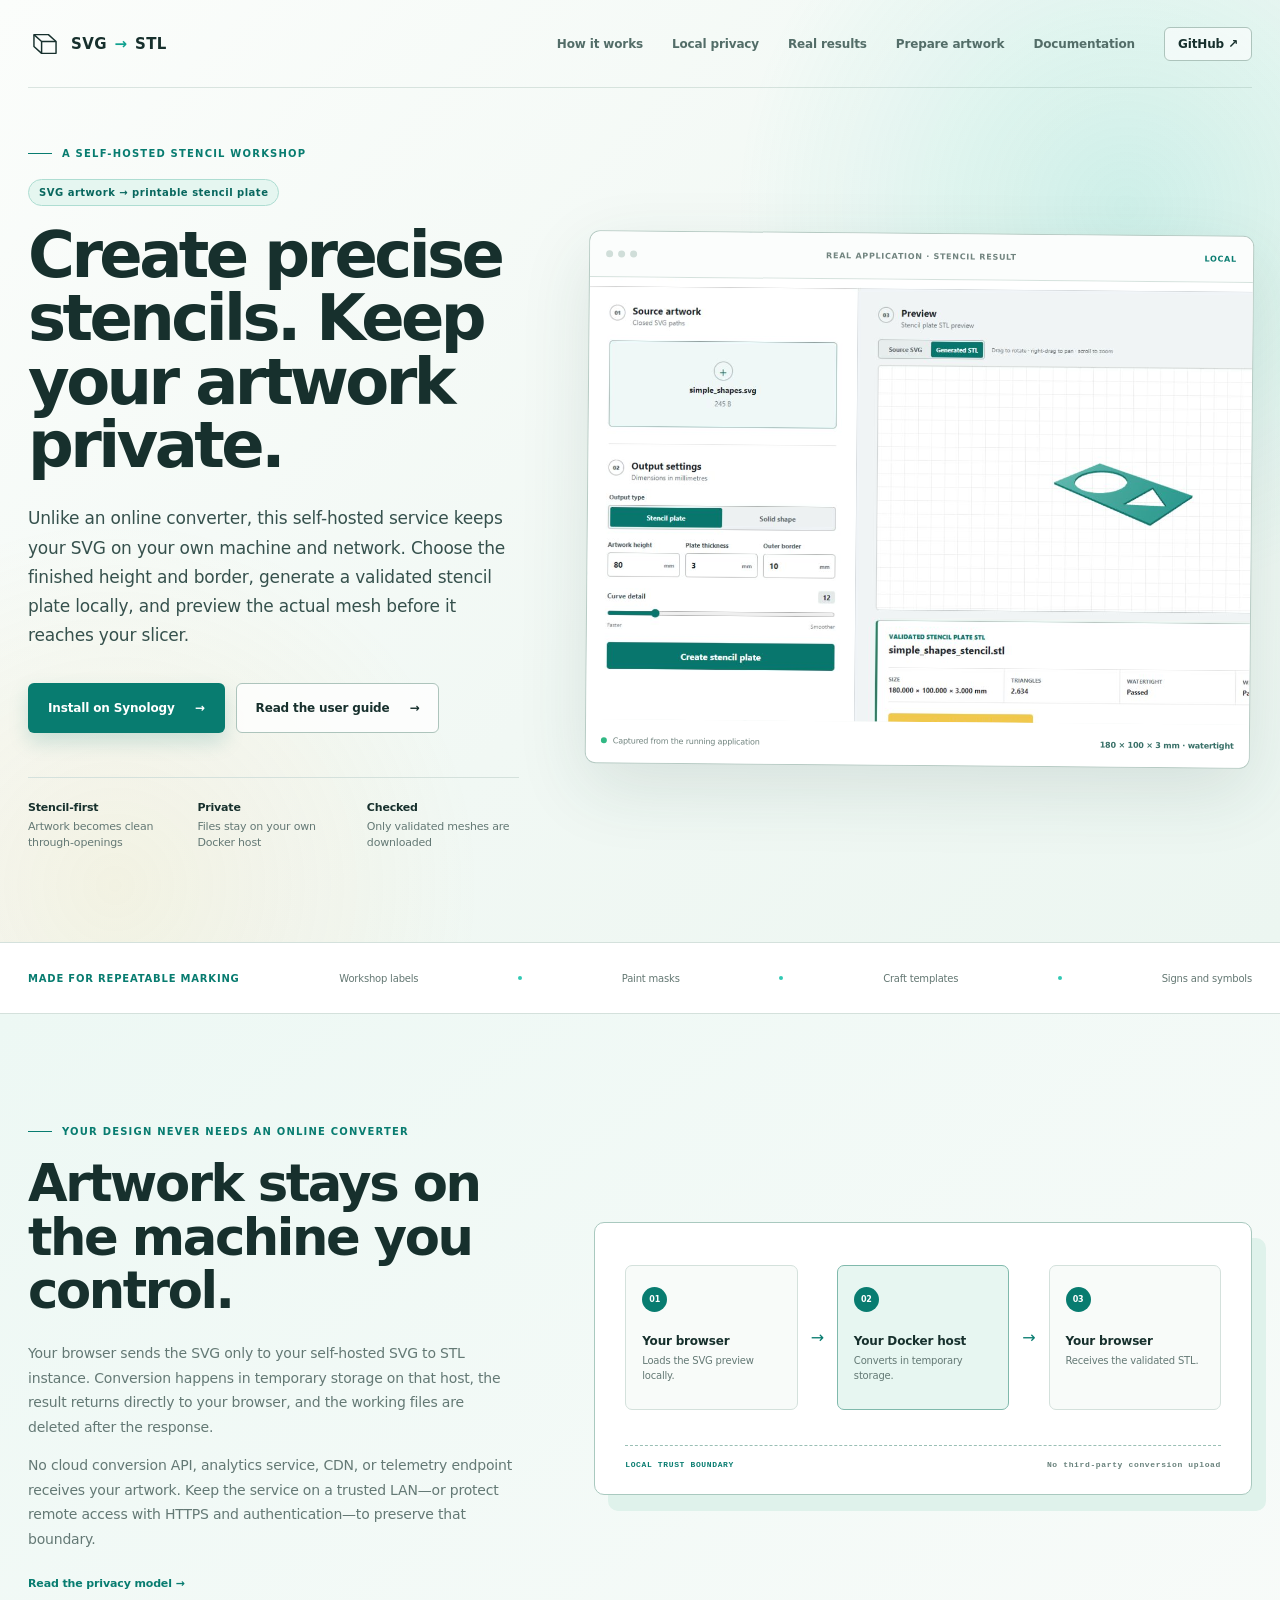
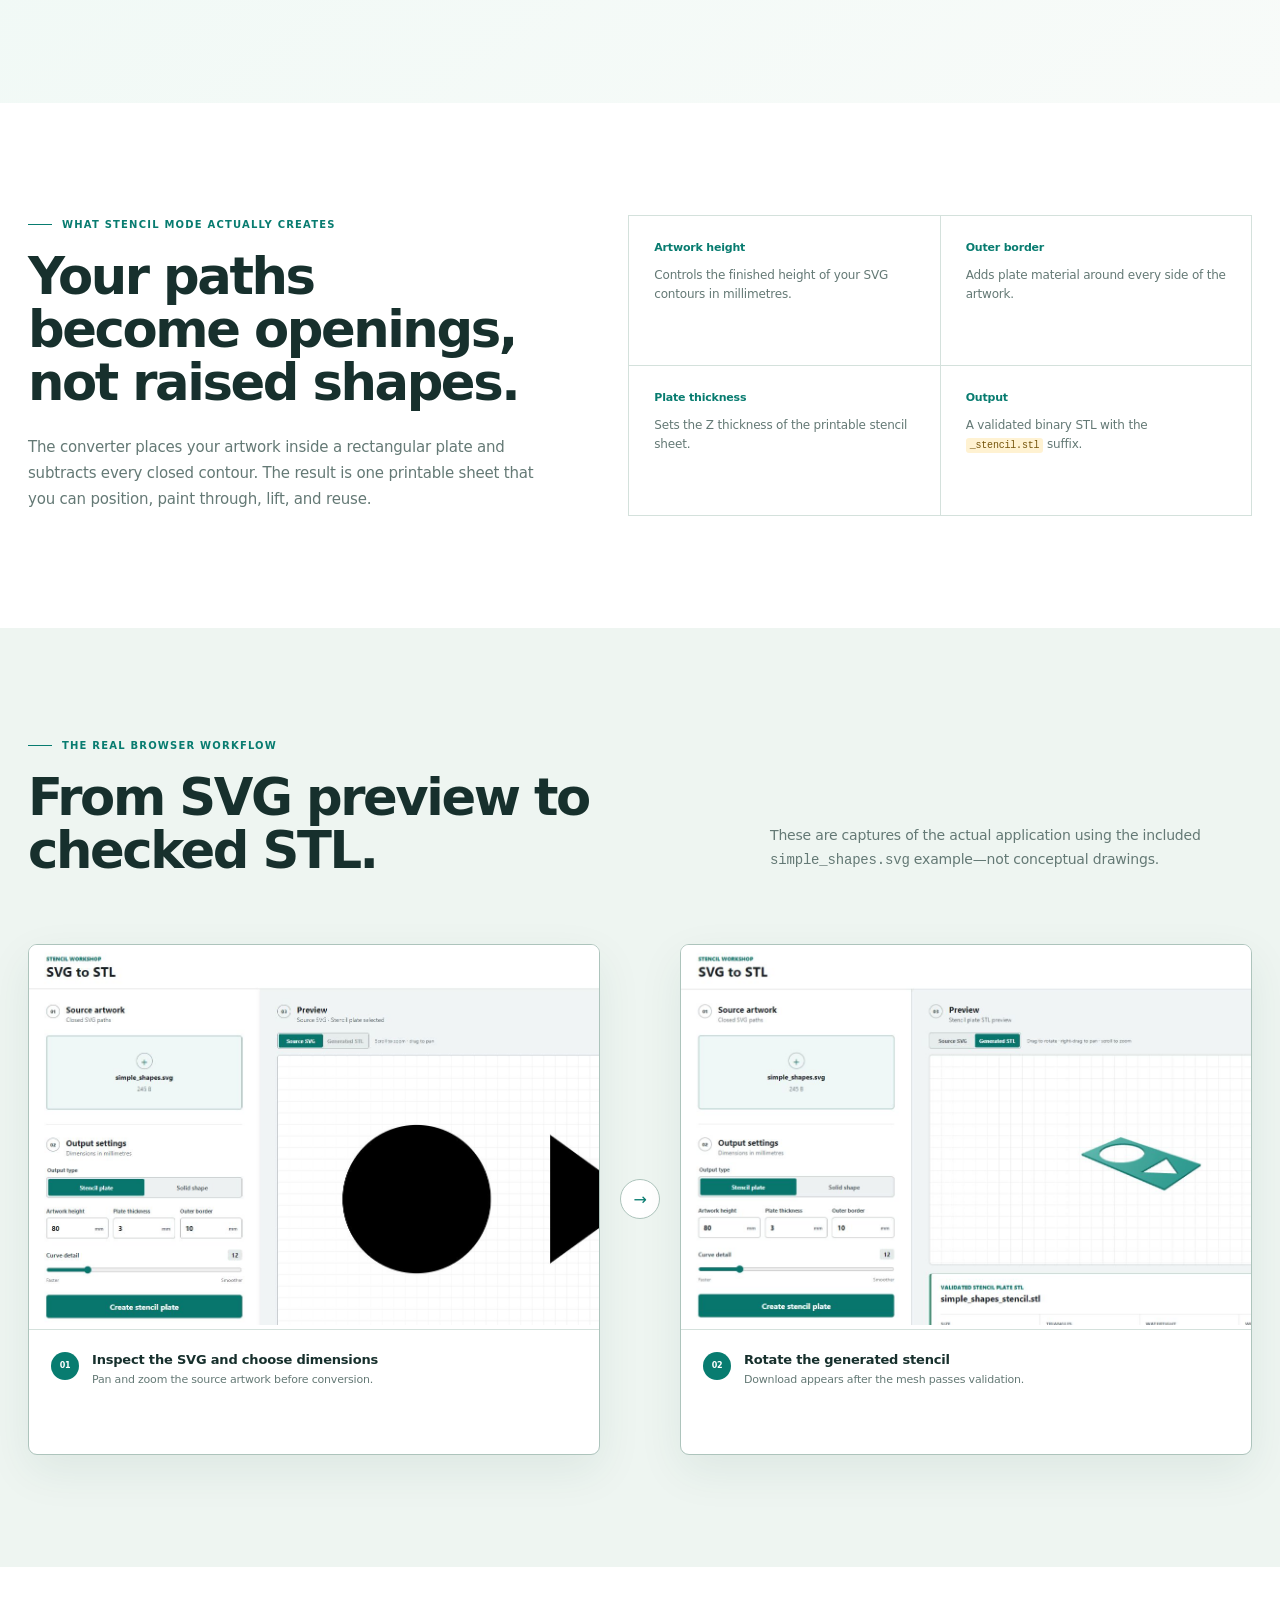
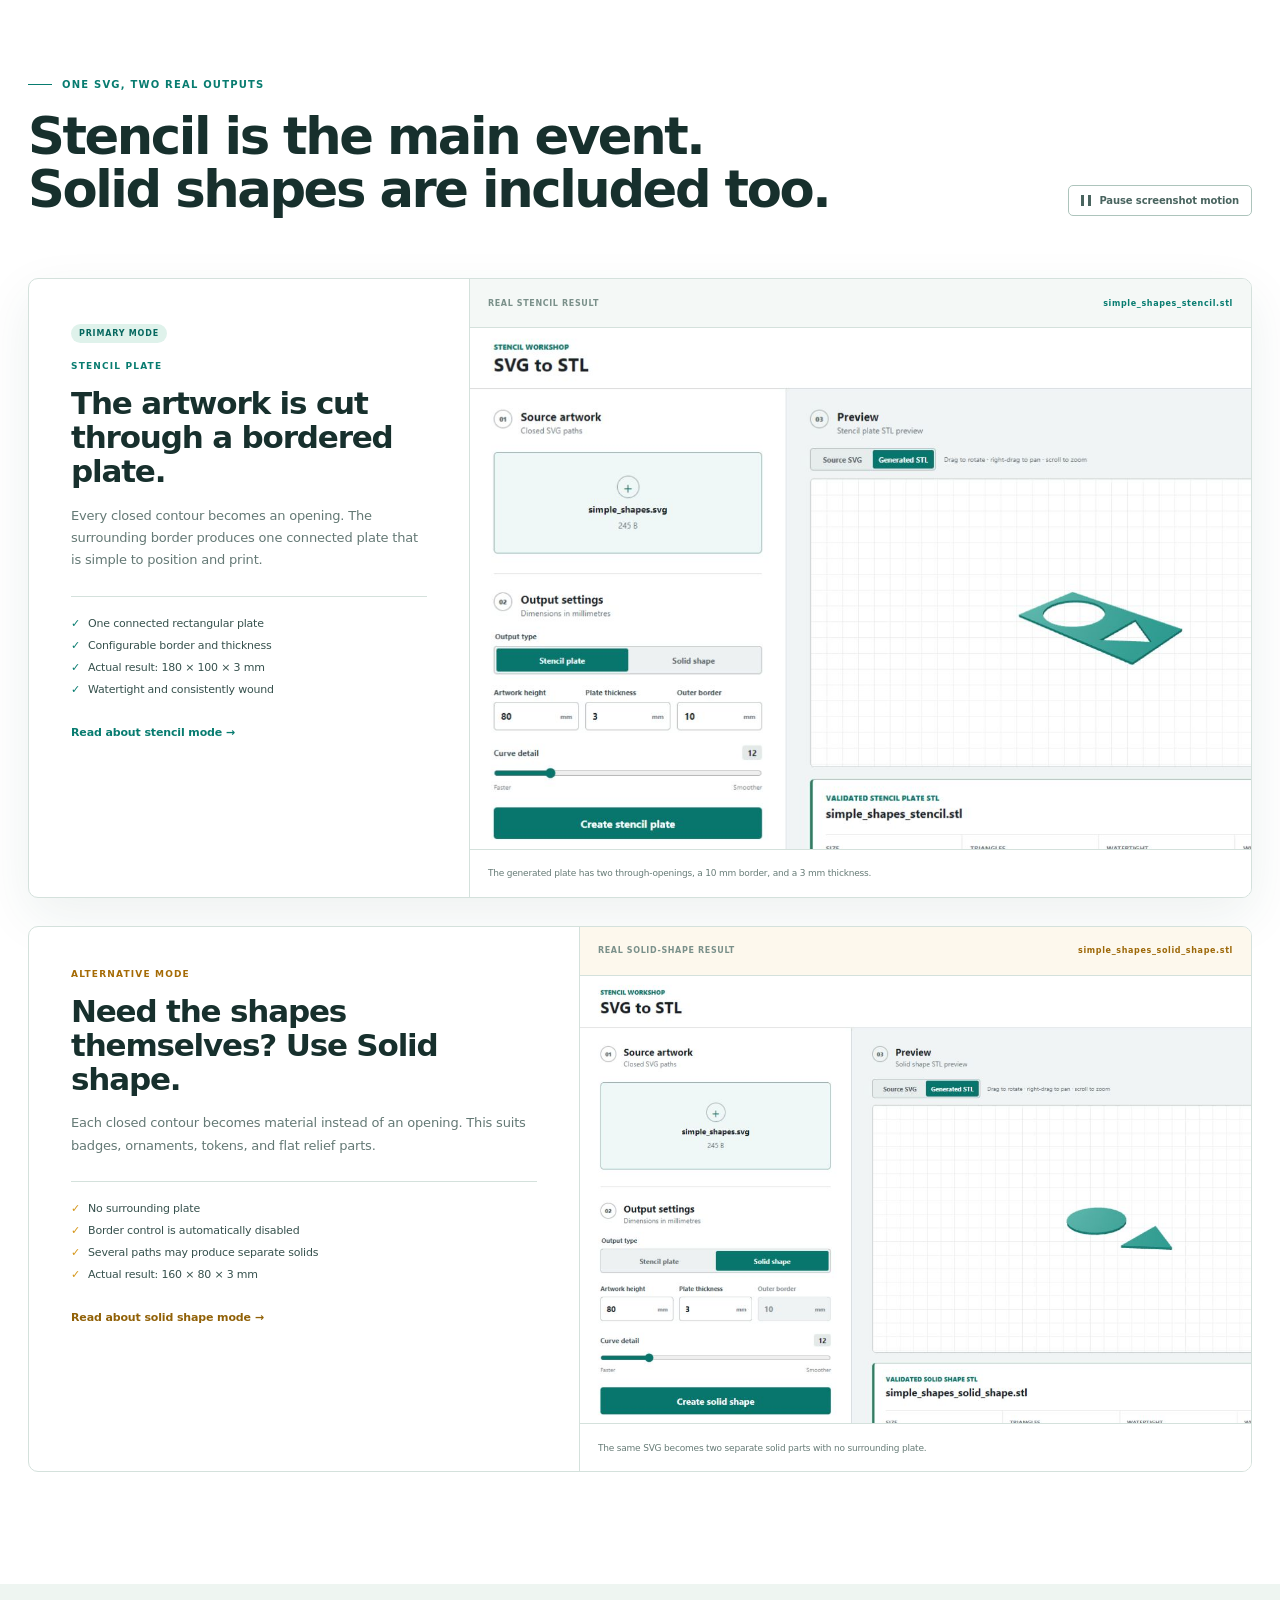
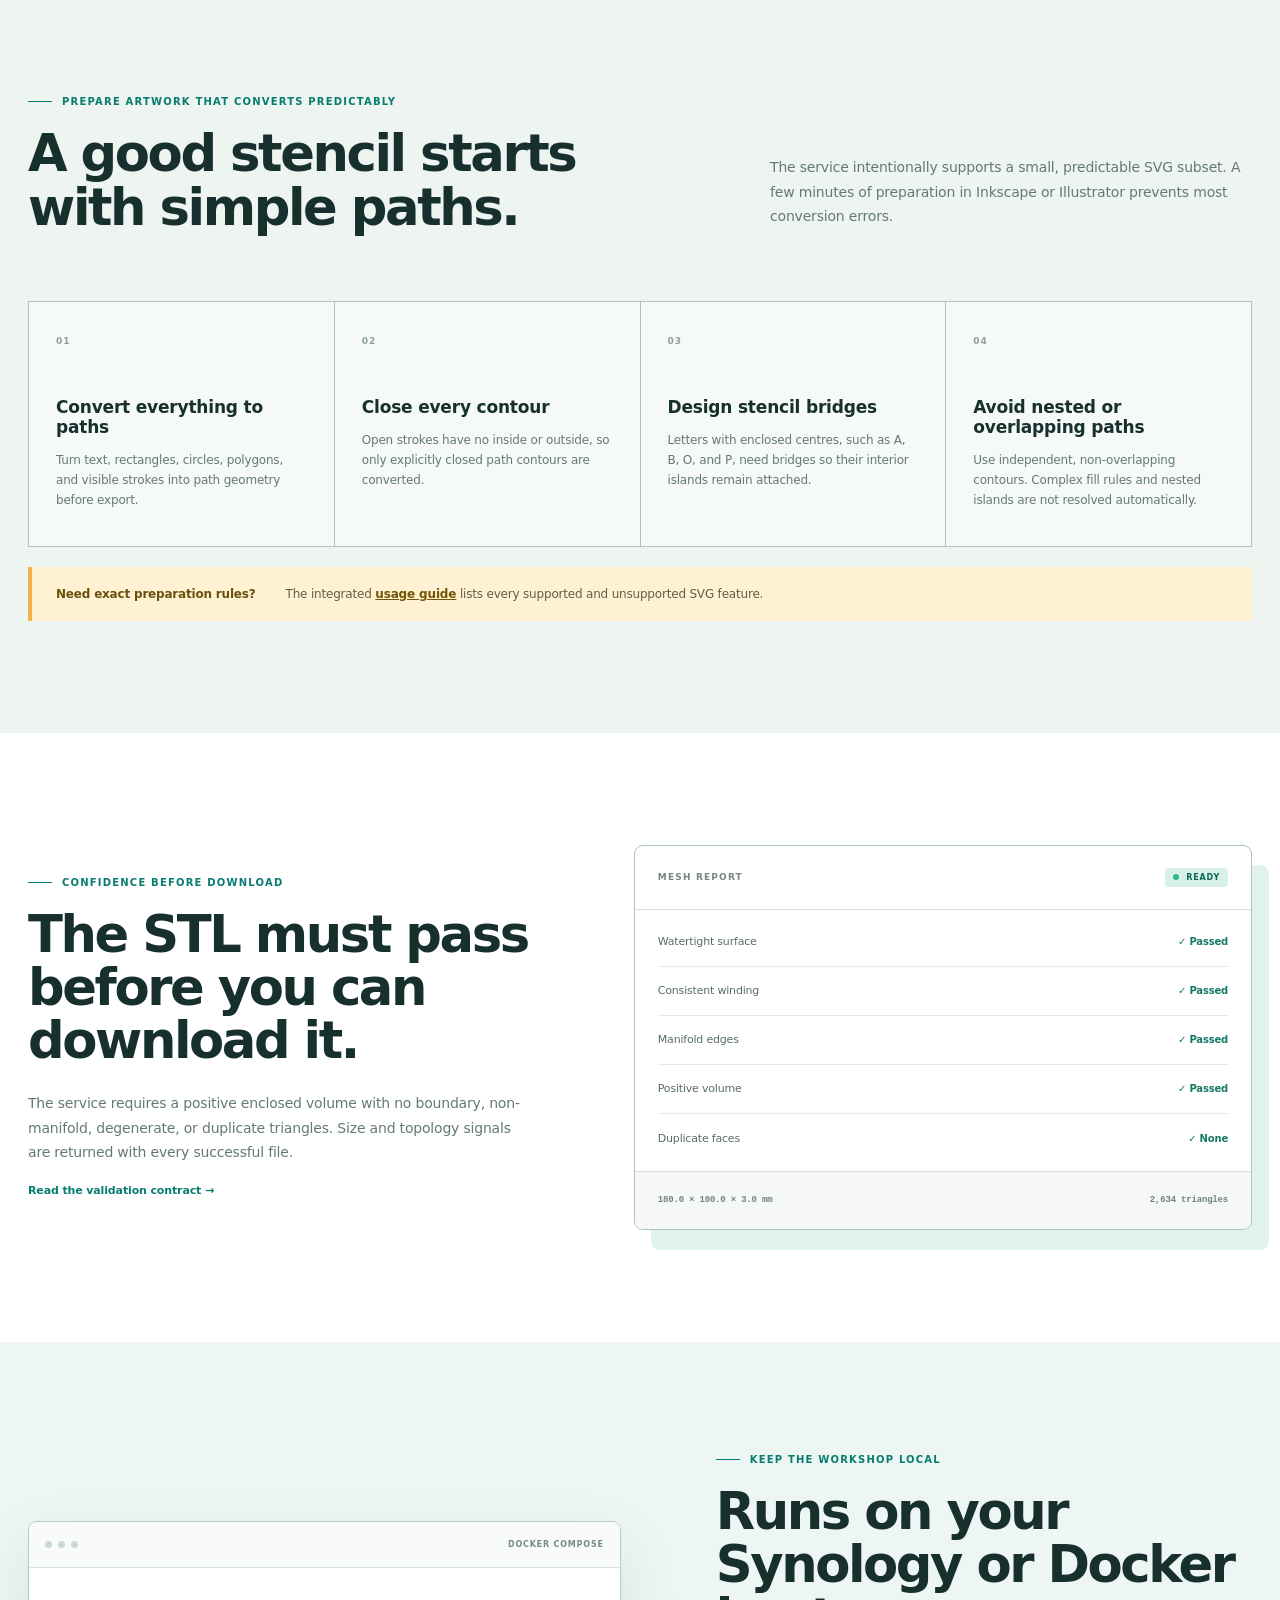
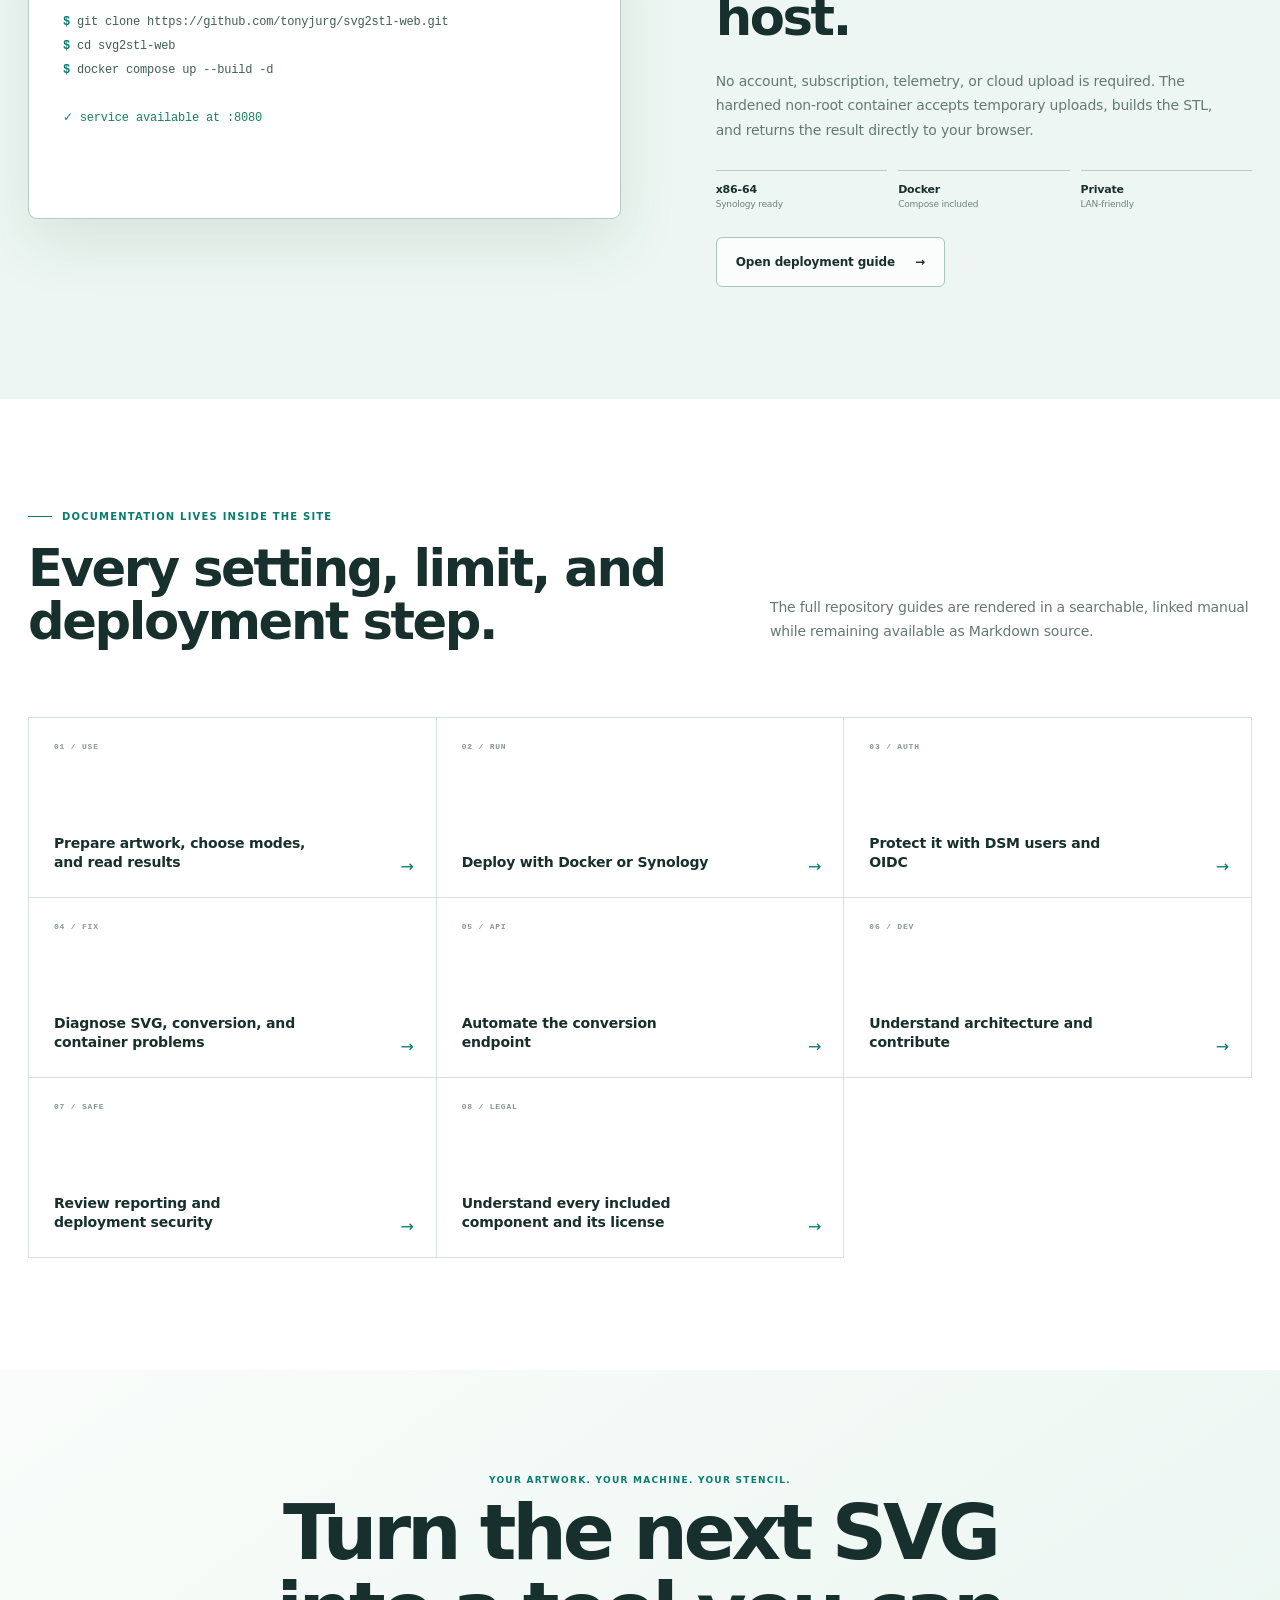
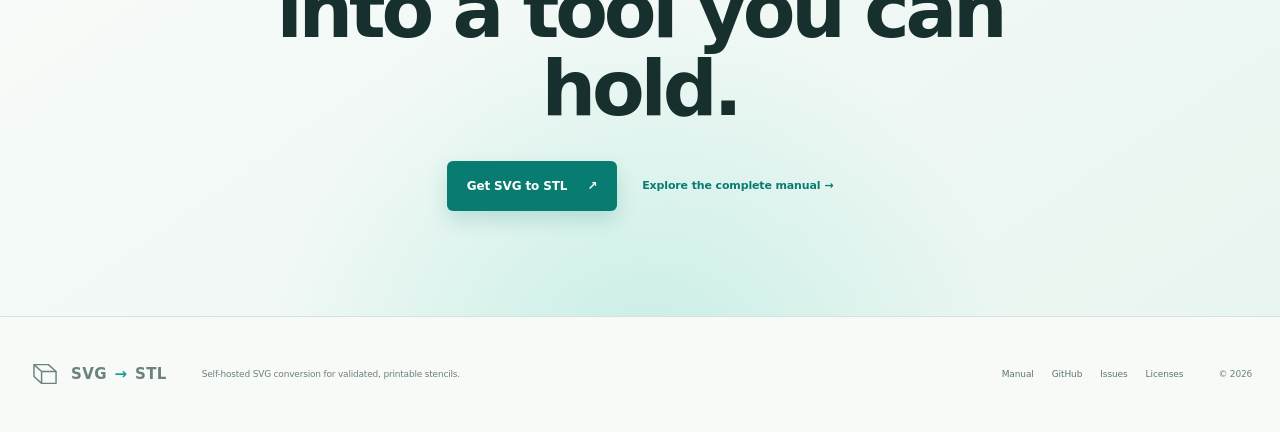
==== commit 8bd3c35a: "Document licenses and local artwork privacy" ====
--- a/docs/index.html
+++ b/docs/index.html
@@ -3,7 +3,7 @@
   <head>
     <meta charset="utf-8">
     <meta name="viewport" content="width=device-width, initial-scale=1">
-    <meta name="description" content="Turn closed SVG paths into validated, 3D-printable stencil plates or solid shapes on your own machine.">
+    <meta name="description" content="Create validated, 3D-printable stencils from SVG artwork without sending your designs to an online conversion service.">
     <meta name="theme-color" content="#f7faf7">
     <title>SVG to STL | Create printable stencils from SVG artwork</title>
     <link rel="icon" href="favicon.svg" type="image/svg+xml">
@@ -21,6 +21,7 @@
       <button class="nav-toggle" id="nav-toggle" type="button" aria-expanded="false" aria-controls="site-nav"><span></span><span></span><span></span><span class="sr-only">Open navigation</span></button>
       <nav class="site-nav" id="site-nav" aria-label="Main navigation">
         <a href="#workflow">How it works</a>
+        <a href="#privacy">Local privacy</a>
         <a href="#outputs">Real results</a>
         <a href="#prepare">Prepare artwork</a>
         <a href="manual.html">Documentation</a>
@@ -33,8 +34,8 @@
         <div class="hero-copy">
           <p class="eyebrow"><span></span> A self-hosted stencil workshop</p>
           <p class="hero-badge">SVG artwork &rarr; printable stencil plate</p>
-          <h1>Create precise stencils from your SVG artwork.</h1>
-          <p class="hero-lead">Upload closed vector paths, choose the finished height and border, then generate a validated STL plate with your artwork cut all the way through. Preview the actual mesh in 3D before it reaches your slicer.</p>
+          <h1>Create precise stencils. Keep your artwork private.</h1>
+          <p class="hero-lead">Unlike an online converter, this self-hosted service keeps your SVG on your own machine and network. Choose the finished height and border, generate a validated stencil plate locally, and preview the actual mesh before it reaches your slicer.</p>
           <div class="hero-actions">
             <a class="button button-primary" href="manual.html?guide=deployment#synology-container-manager">Install on Synology <span>&rarr;</span></a>
             <a class="button button-secondary" href="manual.html?guide=usage">Read the user guide <span>&rarr;</span></a>
@@ -50,6 +51,26 @@
       </section>
 
       <section class="purpose-strip" aria-label="Common stencil uses"><strong>Made for repeatable marking</strong><span>Workshop labels</span><i></i><span>Paint masks</span><i></i><span>Craft templates</span><i></i><span>Signs and symbols</span></section>
+
+      <section class="section privacy-section" id="privacy">
+        <div class="privacy-layout">
+          <div class="privacy-copy">
+            <p class="eyebrow"><span></span> Your design never needs an online converter</p>
+            <h2>Artwork stays on the machine you control.</h2>
+            <p>Your browser sends the SVG only to your self-hosted SVG to STL instance. Conversion happens in temporary storage on that host, the result returns directly to your browser, and the working files are deleted after the response.</p>
+            <p>No cloud conversion API, analytics service, CDN, or telemetry endpoint receives your artwork. Keep the service on a trusted LAN—or protect remote access with HTTPS and authentication—to preserve that boundary.</p>
+            <a class="text-link" href="manual.html?guide=security#artwork-privacy">Read the privacy model &rarr;</a>
+          </div>
+          <div class="privacy-proof" aria-label="Local artwork processing path">
+            <div><span>01</span><strong>Your browser</strong><p>Loads the SVG preview locally.</p></div>
+            <i aria-hidden="true">&rarr;</i>
+            <div><span>02</span><strong>Your Docker host</strong><p>Converts in temporary storage.</p></div>
+            <i aria-hidden="true">&rarr;</i>
+            <div><span>03</span><strong>Your browser</strong><p>Receives the validated STL.</p></div>
+            <p class="privacy-boundary"><strong>LOCAL TRUST BOUNDARY</strong><span>No third-party conversion upload</span></p>
+          </div>
+        </div>
+      </section>
 
       <section class="section stencil-purpose">
         <div class="purpose-copy">
@@ -116,12 +137,13 @@
           <a href="manual.html?guide=api"><span class="doc-code">05 / API</span><strong>Automate the conversion endpoint</strong><i>&rarr;</i></a>
           <a href="manual.html?guide=development"><span class="doc-code">06 / DEV</span><strong>Understand architecture and contribute</strong><i>&rarr;</i></a>
           <a href="manual.html?guide=security"><span class="doc-code">07 / SAFE</span><strong>Review reporting and deployment security</strong><i>&rarr;</i></a>
+          <a href="manual.html?guide=licenses"><span class="doc-code">08 / LEGAL</span><strong>Understand every included component and its license</strong><i>&rarr;</i></a>
         </div>
       </section>
 
       <section class="closing"><p>YOUR ARTWORK. YOUR MACHINE. YOUR STENCIL.</p><h2>Turn the next SVG into a tool you can hold.</h2><div><a class="button button-primary" href="https://github.com/tonyjurg/svg2stl-web">Get SVG to STL <span>&nearr;</span></a><a class="text-link" href="manual.html">Explore the complete manual &rarr;</a></div></section>
     </main>
 
-    <footer><a class="brand footer-brand" href="#top"><svg class="brand-mark" viewBox="0 0 40 40" aria-hidden="true"><path d="M7 9h17l9 8v14H16l-9-8Z"/><path d="m7 9 9 8h17M16 17v14"/></svg><span>SVG <span class="brand-arrow">&rarr;</span> STL</span></a><p>Self-hosted SVG conversion for validated, printable stencils.</p><nav aria-label="Footer navigation"><a href="manual.html">Manual</a><a href="https://github.com/tonyjurg/svg2stl-web">GitHub</a><a href="https://github.com/tonyjurg/svg2stl-web/issues">Issues</a><a href="https://github.com/tonyjurg/svg2stl-web/blob/main/LICENSE">MIT License</a></nav><span>&copy; <span id="year">2026</span></span></footer>
+    <footer><a class="brand footer-brand" href="#top"><svg class="brand-mark" viewBox="0 0 40 40" aria-hidden="true"><path d="M7 9h17l9 8v14H16l-9-8Z"/><path d="m7 9 9 8h17M16 17v14"/></svg><span>SVG <span class="brand-arrow">&rarr;</span> STL</span></a><p>Self-hosted SVG conversion for validated, printable stencils.</p><nav aria-label="Footer navigation"><a href="manual.html">Manual</a><a href="https://github.com/tonyjurg/svg2stl-web">GitHub</a><a href="https://github.com/tonyjurg/svg2stl-web/issues">Issues</a><a href="manual.html?guide=licenses">Licenses</a></nav><span>&copy; <span id="year">2026</span></span></footer>
   </body>
 </html>
--- a/docs/styles.css
+++ b/docs/styles.css
@@ -210,6 +210,19 @@
 
 .section { padding: 112px max(28px, calc((100vw - var(--max-width)) / 2)); }
 .section h2 { margin-bottom: 24px; font-size: clamp(40px, 4vw, 59px); line-height: 1.04; letter-spacing: -0.047em; }
+.privacy-section { background: linear-gradient(145deg, #edf8f4, #f8fbf9); }
+.privacy-layout { display: grid; grid-template-columns: 0.85fr 1.15fr; align-items: center; gap: 80px; }
+.privacy-copy > p:not(.eyebrow) { max-width: 560px; color: var(--muted); font-size: 14px; line-height: 1.75; }
+.privacy-copy .text-link { display: inline-block; margin-top: 12px; }
+.privacy-proof { position: relative; min-width: 0; padding: 42px 30px 84px; display: grid; grid-template-columns: minmax(0, 1fr) auto minmax(0, 1fr) auto minmax(0, 1fr); align-items: center; gap: 13px; border: 1px solid #a9c9bf; border-radius: 10px; background: #fff; box-shadow: 14px 16px 0 var(--mint); }
+.privacy-proof > div { min-height: 145px; padding: 21px 16px; border: 1px solid var(--line); border-radius: 7px; background: #f8fbf9; }
+.privacy-proof > div:nth-of-type(2) { border-color: #80b9ac; background: #e7f6f1; }
+.privacy-proof > div span { width: 25px; height: 25px; margin-bottom: 22px; display: grid; place-items: center; border-radius: 50%; color: #fff; background: var(--teal); font-size: 8px; font-weight: 850; }
+.privacy-proof > div strong { display: block; font-size: 12px; }
+.privacy-proof > div p { margin: 6px 0 0; color: var(--muted); font-size: 10px; line-height: 1.45; }
+.privacy-proof > i { color: var(--teal); font-style: normal; }
+.privacy-boundary { position: absolute; right: 30px; bottom: 24px; left: 30px; margin: 0; padding-top: 14px; display: flex; justify-content: space-between; gap: 15px; border-top: 1px dashed #9abfb5; color: #68817b; font: 700 8px/1.3 ui-monospace, SFMono-Regular, Menlo, monospace; letter-spacing: 0.08em; }
+.privacy-boundary strong { color: var(--teal); }
 .stencil-purpose { display: grid; grid-template-columns: 0.9fr 1.1fr; align-items: center; gap: 90px; background: #fff; }
 .purpose-copy > p:not(.eyebrow) { max-width: 530px; margin: 0; color: var(--muted); font-size: 15px; line-height: 1.75; }
 .definition-grid { margin: 0; display: grid; grid-template-columns: repeat(2, 1fr); border-top: 1px solid var(--line); border-left: 1px solid var(--line); }
@@ -539,6 +552,7 @@
   .hero { padding-top: 128px; }
   .purpose-strip { padding: 20px 28px; justify-content: flex-start; flex-wrap: wrap; }
   .purpose-strip strong { width: 100%; }
+  .privacy-layout { grid-template-columns: 1fr; gap: 50px; }
   .stencil-purpose, .confidence, .self-hosted { grid-template-columns: 1fr; }
   .section-heading { grid-template-columns: 1fr; gap: 22px; }
   .section { padding-top: 88px; padding-bottom: 88px; }
@@ -581,6 +595,11 @@
   .purpose-strip i { display: none; }
   .purpose-strip span { width: calc(50% - 10px); }
   .section { padding: 74px 20px; }
+  .privacy-proof { padding: 24px 20px 82px; grid-template-columns: 1fr; gap: 10px; box-shadow: 8px 10px 0 var(--mint); }
+  .privacy-proof > div { min-height: 112px; }
+  .privacy-proof > div span { margin-bottom: 13px; }
+  .privacy-proof > i { justify-self: center; transform: rotate(90deg); }
+  .privacy-boundary { right: 20px; bottom: 20px; left: 20px; }
   .section h2 { font-size: 39px; }
   .definition-grid { grid-template-columns: 1fr; }
   .definition-grid div { min-height: 125px; }
